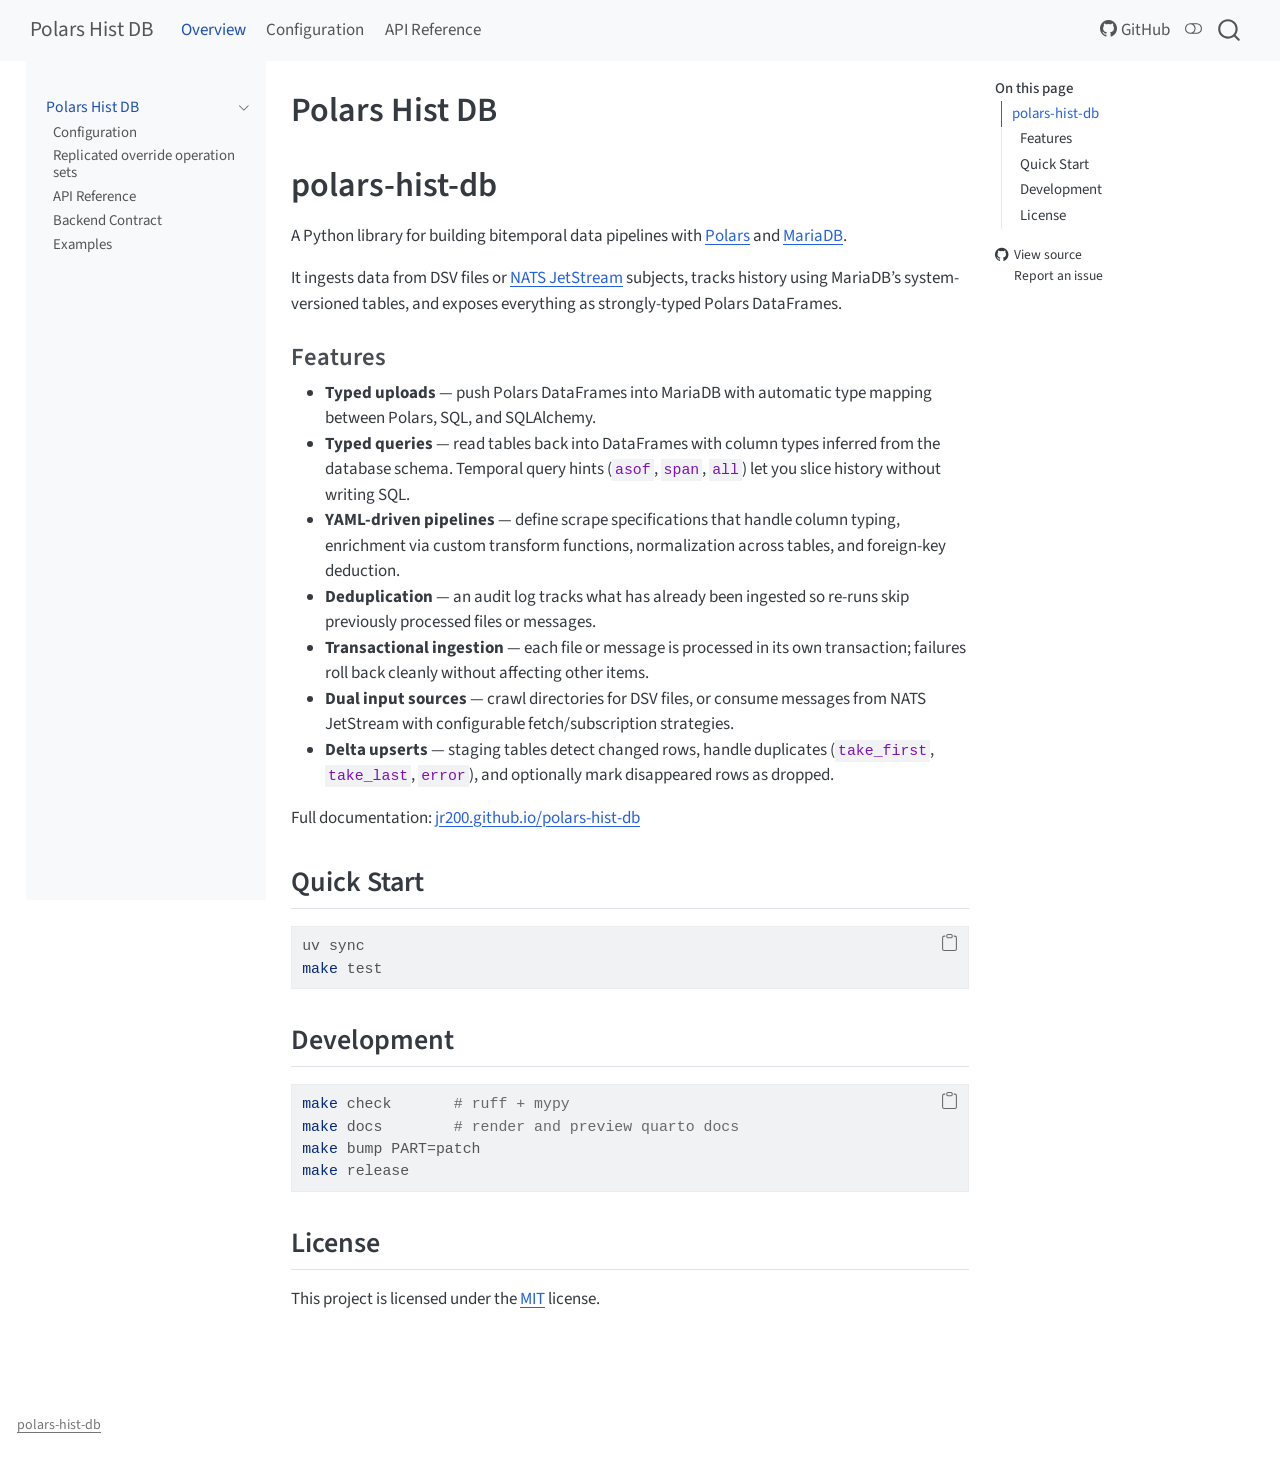
==== index.html @ 78d78caf "Built site for gh-pages" ====
<!DOCTYPE html>
<html xmlns="http://www.w3.org/1999/xhtml" lang="en" xml:lang="en"><head>

<meta charset="utf-8">
<meta name="generator" content="quarto-1.9.38">

<meta name="viewport" content="width=device-width, initial-scale=1.0, user-scalable=yes">


<title>Polars Hist DB</title>
<style>
/* Default styles provided by pandoc.
** See https://pandoc.org/MANUAL.html#variables-for-html for config info.
*/
code{white-space: pre-wrap;}
span.smallcaps{font-variant: small-caps;}
div.columns{display: flex; gap: min(4vw, 1.5em);}
div.column{flex: auto; overflow-x: auto;}
div.hanging-indent{margin-left: 1.5em; text-indent: -1.5em;}
ul.task-list{list-style: none;}
ul.task-list li input[type="checkbox"] {
  width: 0.8em;
  margin: 0 0.8em 0.2em -1em; /* quarto-specific, see https://github.com/quarto-dev/quarto-cli/issues/4556 */ 
  vertical-align: middle;
}
/* CSS for syntax highlighting */
html { -webkit-text-size-adjust: 100%; }
pre > code.sourceCode { white-space: pre; position: relative; }
pre > code.sourceCode > span { display: inline-block; line-height: 1.25; }
pre > code.sourceCode > span:empty { height: 1.2em; }
.sourceCode { overflow: visible; }
code.sourceCode > span { color: inherit; text-decoration: inherit; }
div.sourceCode { margin: 1em 0; }
pre.sourceCode { margin: 0; }
@media screen {
div.sourceCode { overflow: auto; }
}
@media print {
pre > code.sourceCode { white-space: pre-wrap; }
pre > code.sourceCode > span { text-indent: -5em; padding-left: 5em; }
}
pre.numberSource code
  { counter-reset: source-line 0; }
pre.numberSource code > span
  { position: relative; left: -4em; counter-increment: source-line; }
pre.numberSource code > span > a:first-child::before
  { content: counter(source-line);
    position: relative; left: -1em; text-align: right; vertical-align: baseline;
    border: none; display: inline-block;
    -webkit-touch-callout: none; -webkit-user-select: none;
    -khtml-user-select: none; -moz-user-select: none;
    -ms-user-select: none; user-select: none;
    padding: 0 4px; width: 4em;
  }
pre.numberSource { margin-left: 3em;  padding-left: 4px; }
div.sourceCode
  {   }
@media screen {
pre > code.sourceCode > span > a:first-child::before { text-decoration: underline; }
}
</style>


<script src="site_libs/quarto-nav/quarto-nav.js"></script>
<script src="site_libs/quarto-nav/headroom.min.js"></script>
<script src="site_libs/clipboard/clipboard.min.js"></script>
<script src="site_libs/quarto-search/autocomplete.umd.js"></script>
<script src="site_libs/quarto-search/fuse.min.js"></script>
<script src="site_libs/quarto-search/quarto-search.js"></script>
<meta name="quarto:offset" content="./">
<script src="site_libs/quarto-html/quarto.js" type="module"></script>
<script src="site_libs/quarto-html/tabsets/tabsets.js" type="module"></script>
<script src="site_libs/quarto-html/popper.min.js"></script>
<script src="site_libs/quarto-html/tippy.umd.min.js"></script>
<script src="site_libs/quarto-html/anchor.min.js"></script>
<link href="site_libs/quarto-html/tippy.css" rel="stylesheet">
<link href="site_libs/quarto-html/quarto-syntax-highlighting-33269adcf1721b81efc5ea7fcfe7f0ee.css" rel="stylesheet" class="quarto-color-scheme" id="quarto-text-highlighting-styles">
<link href="site_libs/quarto-html/quarto-syntax-highlighting-dark-5a2acb6f4ed5aeb23a104ba421924b87.css" rel="stylesheet" class="quarto-color-scheme quarto-color-alternate" id="quarto-text-highlighting-styles">
<link href="site_libs/quarto-html/quarto-syntax-highlighting-33269adcf1721b81efc5ea7fcfe7f0ee.css" rel="stylesheet" class="quarto-color-scheme-extra" id="quarto-text-highlighting-styles">
<script src="site_libs/bootstrap/bootstrap.min.js"></script>
<link href="site_libs/bootstrap/bootstrap-icons.css" rel="stylesheet">
<link href="site_libs/bootstrap/bootstrap-463465ba8d3f692556c2f6436c7d4884.min.css" rel="stylesheet" append-hash="true" class="quarto-color-scheme" id="quarto-bootstrap" data-mode="light">
<link href="site_libs/bootstrap/bootstrap-dark-72b16c4db8ef37be9bb921fe70362917.min.css" rel="stylesheet" append-hash="true" class="quarto-color-scheme quarto-color-alternate" id="quarto-bootstrap" data-mode="dark">
<link href="site_libs/bootstrap/bootstrap-463465ba8d3f692556c2f6436c7d4884.min.css" rel="stylesheet" append-hash="true" class="quarto-color-scheme-extra" id="quarto-bootstrap" data-mode="light">
<script id="quarto-search-options" type="application/json">{
  "location": "navbar",
  "copy-button": false,
  "collapse-after": 3,
  "panel-placement": "end",
  "type": "overlay",
  "limit": 50,
  "keyboard-shortcut": [
    "f",
    "/",
    "s"
  ],
  "show-item-context": false,
  "language": {
    "search-no-results-text": "No results",
    "search-matching-documents-text": "matching documents",
    "search-copy-link-title": "Copy link to search",
    "search-hide-matches-text": "Hide additional matches",
    "search-more-match-text": "more match in this document",
    "search-more-matches-text": "more matches in this document",
    "search-clear-button-title": "Clear",
    "search-text-placeholder": "",
    "search-detached-cancel-button-title": "Cancel",
    "search-submit-button-title": "Submit",
    "search-label": "Search"
  }
}</script>


</head>

<body class="nav-sidebar floating nav-fixed quarto-light"><script id="quarto-html-before-body" type="application/javascript">
    const toggleBodyColorMode = (bsSheetEl) => {
      const mode = bsSheetEl.getAttribute("data-mode");
      const bodyEl = window.document.querySelector("body");
      if (mode === "dark") {
        bodyEl.classList.add("quarto-dark");
        bodyEl.classList.remove("quarto-light");
      } else {
        bodyEl.classList.add("quarto-light");
        bodyEl.classList.remove("quarto-dark");
      }
    }
    const toggleBodyColorPrimary = () => {
      const bsSheetEl = window.document.querySelector("link#quarto-bootstrap:not([rel=disabled-stylesheet])");
      if (bsSheetEl) {
        toggleBodyColorMode(bsSheetEl);
      }
    }
    const setColorSchemeToggle = (alternate) => {
      const toggles = window.document.querySelectorAll('.quarto-color-scheme-toggle');
      for (let i=0; i < toggles.length; i++) {
        const toggle = toggles[i];
        if (toggle) {
          if (alternate) {
            toggle.classList.add("alternate");
          } else {
            toggle.classList.remove("alternate");
          }
        }
      }
    };
    const toggleColorMode = (alternate) => {
      // Switch the stylesheets
      const primaryStylesheets = window.document.querySelectorAll('link.quarto-color-scheme:not(.quarto-color-alternate)');
      const alternateStylesheets = window.document.querySelectorAll('link.quarto-color-scheme.quarto-color-alternate');
      manageTransitions('#quarto-margin-sidebar .nav-link', false);
      if (alternate) {
        // note: dark is layered on light, we don't disable primary!
        enableStylesheet(alternateStylesheets);
        for (const sheetNode of alternateStylesheets) {
          if (sheetNode.id === "quarto-bootstrap") {
            toggleBodyColorMode(sheetNode);
          }
        }
      } else {
        disableStylesheet(alternateStylesheets);
        enableStylesheet(primaryStylesheets)
        toggleBodyColorPrimary();
      }
      manageTransitions('#quarto-margin-sidebar .nav-link', true);
      // Switch the toggles
      setColorSchemeToggle(alternate)
      // Hack to workaround the fact that safari doesn't
      // properly recolor the scrollbar when toggling (#1455)
      if (navigator.userAgent.indexOf('Safari') > 0 && navigator.userAgent.indexOf('Chrome') == -1) {
        manageTransitions("body", false);
        window.scrollTo(0, 1);
        setTimeout(() => {
          window.scrollTo(0, 0);
          manageTransitions("body", true);
        }, 40);
      }
    }
    const disableStylesheet = (stylesheets) => {
      for (let i=0; i < stylesheets.length; i++) {
        const stylesheet = stylesheets[i];
        stylesheet.rel = 'disabled-stylesheet';
      }
    }
    const enableStylesheet = (stylesheets) => {
      for (let i=0; i < stylesheets.length; i++) {
        const stylesheet = stylesheets[i];
        if(stylesheet.rel !== 'stylesheet') { // for Chrome, which will still FOUC without this check
          stylesheet.rel = 'stylesheet';
        }
      }
    }
    const manageTransitions = (selector, allowTransitions) => {
      const els = window.document.querySelectorAll(selector);
      for (let i=0; i < els.length; i++) {
        const el = els[i];
        if (allowTransitions) {
          el.classList.remove('notransition');
        } else {
          el.classList.add('notransition');
        }
      }
    }
    const isFileUrl = () => {
      return window.location.protocol === 'file:';
    }
    const hasAlternateSentinel = () => {
      let styleSentinel = getColorSchemeSentinel();
      if (styleSentinel !== null) {
        return styleSentinel === "alternate";
      } else {
        return false;
      }
    }
    const setStyleSentinel = (alternate) => {
      const value = alternate ? "alternate" : "default";
      if (!isFileUrl()) {
        window.localStorage.setItem("quarto-color-scheme", value);
      } else {
        localAlternateSentinel = value;
      }
    }
    const getColorSchemeSentinel = () => {
      if (!isFileUrl()) {
        const storageValue = window.localStorage.getItem("quarto-color-scheme");
        return storageValue != null ? storageValue : localAlternateSentinel;
      } else {
        return localAlternateSentinel;
      }
    }
    const toggleGiscusIfUsed = (isAlternate, darkModeDefault) => {
      const baseTheme = document.querySelector('#giscus-base-theme')?.value ?? 'light';
      const alternateTheme = document.querySelector('#giscus-alt-theme')?.value ?? 'dark';
      let newTheme = '';
      if(authorPrefersDark) {
        newTheme = isAlternate ? baseTheme : alternateTheme;
      } else {
        newTheme = isAlternate ? alternateTheme : baseTheme;
      }
      const changeGiscusTheme = () => {
        // From: https://github.com/giscus/giscus/issues/336
        const sendMessage = (message) => {
          const iframe = document.querySelector('iframe.giscus-frame');
          if (!iframe) return;
          iframe.contentWindow.postMessage({ giscus: message }, 'https://giscus.app');
        }
        sendMessage({
          setConfig: {
            theme: newTheme
          }
        });
      }
      const isGiscussLoaded = window.document.querySelector('iframe.giscus-frame') !== null;
      if (isGiscussLoaded) {
        changeGiscusTheme();
      }
    };
    const authorPrefersDark = false;
    const darkModeDefault = authorPrefersDark;
      document.querySelector('link#quarto-text-highlighting-styles.quarto-color-scheme-extra').rel = 'disabled-stylesheet';
      document.querySelector('link#quarto-bootstrap.quarto-color-scheme-extra').rel = 'disabled-stylesheet';
    let localAlternateSentinel = darkModeDefault ? 'alternate' : 'default';
    // Dark / light mode switch
    window.quartoToggleColorScheme = () => {
      // Read the current dark / light value
      let toAlternate = !hasAlternateSentinel();
      toggleColorMode(toAlternate);
      setStyleSentinel(toAlternate);
      toggleGiscusIfUsed(toAlternate, darkModeDefault);
      window.dispatchEvent(new Event('resize'));
    };
    // Switch to dark mode if need be
    if (hasAlternateSentinel()) {
      toggleColorMode(true);
    } else {
      toggleColorMode(false);
    }
  </script>

<div id="quarto-search-results"></div>
  <header id="quarto-header" class="headroom fixed-top">
    <nav class="navbar navbar-expand-lg " data-bs-theme="dark">
      <div class="navbar-container container-fluid">
      <div class="navbar-brand-container mx-auto">
    <a class="navbar-brand" href="./index.html">
    <span class="navbar-title">Polars Hist DB</span>
    </a>
  </div>
            <div id="quarto-search" class="" title="Search"></div>
          <button class="navbar-toggler" type="button" data-bs-toggle="collapse" data-bs-target="#navbarCollapse" aria-controls="navbarCollapse" role="menu" aria-expanded="false" aria-label="Toggle navigation" onclick="if (window.quartoToggleHeadroom) { window.quartoToggleHeadroom(); }">
  <span class="navbar-toggler-icon"></span>
</button>
          <div class="collapse navbar-collapse" id="navbarCollapse">
            <ul class="navbar-nav navbar-nav-scroll me-auto">
  <li class="nav-item">
    <a class="nav-link active" href="./index.html" aria-current="page"> 
<span class="menu-text">Overview</span></a>
  </li>  
  <li class="nav-item">
    <a class="nav-link" href="./configuration.html"> 
<span class="menu-text">Configuration</span></a>
  </li>  
  <li class="nav-item">
    <a class="nav-link" href="./api.html"> 
<span class="menu-text">API Reference</span></a>
  </li>  
</ul>
            <ul class="navbar-nav navbar-nav-scroll ms-auto">
  <li class="nav-item">
    <a class="nav-link" href="https://github.com/jr200-labs/polars-hist-db"> <i class="bi bi-github" role="img">
</i> 
<span class="menu-text">GitHub</span></a>
  </li>  
</ul>
          </div> <!-- /navcollapse -->
            <div class="quarto-navbar-tools">
  <a href="" class="quarto-color-scheme-toggle quarto-navigation-tool  px-1" onclick="window.quartoToggleColorScheme(); return false;" title="Toggle dark mode"><i class="bi"></i></a>
</div>
      </div> <!-- /container-fluid -->
    </nav>
  <nav class="quarto-secondary-nav">
    <div class="container-fluid d-flex">
      <button type="button" class="quarto-btn-toggle btn" data-bs-toggle="collapse" role="button" data-bs-target=".quarto-sidebar-collapse-item" aria-controls="quarto-sidebar" aria-expanded="false" aria-label="Toggle sidebar navigation" onclick="if (window.quartoToggleHeadroom) { window.quartoToggleHeadroom(); }">
        <i class="bi bi-layout-text-sidebar-reverse"></i>
      </button>
        <nav class="quarto-page-breadcrumbs" aria-label="breadcrumb"><ol class="breadcrumb"><li class="breadcrumb-item"><a href="./index.html">Polars Hist DB</a></li></ol></nav>
        <a class="flex-grow-1" role="navigation" data-bs-toggle="collapse" data-bs-target=".quarto-sidebar-collapse-item" aria-controls="quarto-sidebar" aria-expanded="false" aria-label="Toggle sidebar navigation" onclick="if (window.quartoToggleHeadroom) { window.quartoToggleHeadroom(); }">      
        </a>
    </div>
  </nav>
</header>
<!-- content -->
<div id="quarto-content" class="quarto-container page-columns page-rows-contents page-layout-article page-navbar">
<!-- sidebar -->
  <nav id="quarto-sidebar" class="sidebar collapse collapse-horizontal quarto-sidebar-collapse-item sidebar-navigation floating overflow-auto">
    <div class="sidebar-menu-container"> 
    <ul class="list-unstyled mt-1">
        <li class="sidebar-item sidebar-item-section">
      <div class="sidebar-item-container"> 
            <a href="./index.html" class="sidebar-item-text sidebar-link active">
 <span class="menu-text">Polars Hist DB</span></a>
          <a class="sidebar-item-toggle text-start" data-bs-toggle="collapse" data-bs-target="#quarto-sidebar-section-1" role="navigation" aria-expanded="true" aria-label="Toggle section">
            <i class="bi bi-chevron-right ms-2"></i>
          </a> 
      </div>
      <ul id="quarto-sidebar-section-1" class="collapse list-unstyled sidebar-section depth1 show">  
          <li class="sidebar-item">
  <div class="sidebar-item-container"> 
  <a href="./configuration.html" class="sidebar-item-text sidebar-link">
 <span class="menu-text">Configuration</span></a>
  </div>
</li>
          <li class="sidebar-item">
  <div class="sidebar-item-container"> 
  <a href="./replicated-overrides.html" class="sidebar-item-text sidebar-link">
 <span class="menu-text">Replicated override operation sets</span></a>
  </div>
</li>
          <li class="sidebar-item">
  <div class="sidebar-item-container"> 
  <a href="./api.html" class="sidebar-item-text sidebar-link">
 <span class="menu-text">API Reference</span></a>
  </div>
</li>
          <li class="sidebar-item">
  <div class="sidebar-item-container"> 
  <a href="./backend-contract.html" class="sidebar-item-text sidebar-link">
 <span class="menu-text">Backend Contract</span></a>
  </div>
</li>
          <li class="sidebar-item">
  <div class="sidebar-item-container"> 
  <a href="./examples.html" class="sidebar-item-text sidebar-link">
 <span class="menu-text">Examples</span></a>
  </div>
</li>
      </ul>
  </li>
    </ul>
    </div>
</nav>
<div id="quarto-sidebar-glass" class="quarto-sidebar-collapse-item" data-bs-toggle="collapse" data-bs-target=".quarto-sidebar-collapse-item"></div>
<!-- margin-sidebar -->
    <div id="quarto-margin-sidebar" class="sidebar margin-sidebar">
        <nav id="TOC" role="doc-toc" class="toc-active">
    <h2 id="toc-title">On this page</h2>
   
  <ul>
  <li><a href="#polars-hist-db" id="toc-polars-hist-db" class="nav-link active" data-scroll-target="#polars-hist-db">polars-hist-db</a>
  <ul class="collapse">
  <li><a href="#features" id="toc-features" class="nav-link" data-scroll-target="#features">Features</a></li>
  <li><a href="#quick-start" id="toc-quick-start" class="nav-link" data-scroll-target="#quick-start">Quick Start</a></li>
  <li><a href="#development" id="toc-development" class="nav-link" data-scroll-target="#development">Development</a></li>
  <li><a href="#license" id="toc-license" class="nav-link" data-scroll-target="#license">License</a></li>
  </ul></li>
  </ul>
<div class="toc-actions"><ul><li><a href="https://github.com/jr200-labs/polars-hist-db/blob/main/index.qmd" class="toc-action"><i class="bi bi-github"></i>View source</a></li><li><a href="https://github.com/jr200-labs/polars-hist-db/issues/new" class="toc-action"><i class="bi empty"></i>Report an issue</a></li></ul></div></nav>
    </div>
<!-- main -->
<main class="content" id="quarto-document-content">


<header id="title-block-header" class="quarto-title-block default">
<div class="quarto-title">
<h1 class="title">Polars Hist DB</h1>
</div>



<div class="quarto-title-meta">

    
  
    
  </div>
  


</header>


<section id="polars-hist-db" class="level1">
<h1>polars-hist-db</h1>
<p>A Python library for building bitemporal data pipelines with <a href="https://pola.rs/">Polars</a> and <a href="https://mariadb.com/">MariaDB</a>.</p>
<p>It ingests data from DSV files or <a href="https://docs.nats.io/nats-concepts/jetstream">NATS JetStream</a> subjects, tracks history using MariaDB’s system-versioned tables, and exposes everything as strongly-typed Polars DataFrames.</p>
<section id="features" class="level3">
<h3 class="anchored" data-anchor-id="features">Features</h3>
<ul>
<li><strong>Typed uploads</strong> — push Polars DataFrames into MariaDB with automatic type mapping between Polars, SQL, and SQLAlchemy.</li>
<li><strong>Typed queries</strong> — read tables back into DataFrames with column types inferred from the database schema. Temporal query hints (<code>asof</code>, <code>span</code>, <code>all</code>) let you slice history without writing SQL.</li>
<li><strong>YAML-driven pipelines</strong> — define scrape specifications that handle column typing, enrichment via custom transform functions, normalization across tables, and foreign-key deduction.</li>
<li><strong>Deduplication</strong> — an audit log tracks what has already been ingested so re-runs skip previously processed files or messages.</li>
<li><strong>Transactional ingestion</strong> — each file or message is processed in its own transaction; failures roll back cleanly without affecting other items.</li>
<li><strong>Dual input sources</strong> — crawl directories for DSV files, or consume messages from NATS JetStream with configurable fetch/subscription strategies.</li>
<li><strong>Delta upserts</strong> — staging tables detect changed rows, handle duplicates (<code>take_first</code>, <code>take_last</code>, <code>error</code>), and optionally mark disappeared rows as dropped.</li>
</ul>
<p>Full documentation: <a href="https://jr200.github.io/polars-hist-db">jr200.github.io/polars-hist-db</a></p>
</section>
<section id="quick-start" class="level2">
<h2 class="anchored" data-anchor-id="quick-start">Quick Start</h2>
<div class="code-copy-outer-scaffold"><div class="sourceCode" id="cb1"><pre class="sourceCode bash code-with-copy"><code class="sourceCode bash"><span id="cb1-1"><a href="#cb1-1" aria-hidden="true" tabindex="-1"></a><span class="ex">uv</span> sync</span>
<span id="cb1-2"><a href="#cb1-2" aria-hidden="true" tabindex="-1"></a><span class="fu">make</span> test</span></code></pre></div><button title="Copy to Clipboard" class="code-copy-button"><i class="bi"></i></button></div>
</section>
<section id="development" class="level2">
<h2 class="anchored" data-anchor-id="development">Development</h2>
<div class="code-copy-outer-scaffold"><div class="sourceCode" id="cb2"><pre class="sourceCode bash code-with-copy"><code class="sourceCode bash"><span id="cb2-1"><a href="#cb2-1" aria-hidden="true" tabindex="-1"></a><span class="fu">make</span> check       <span class="co"># ruff + mypy</span></span>
<span id="cb2-2"><a href="#cb2-2" aria-hidden="true" tabindex="-1"></a><span class="fu">make</span> docs        <span class="co"># render and preview quarto docs</span></span>
<span id="cb2-3"><a href="#cb2-3" aria-hidden="true" tabindex="-1"></a><span class="fu">make</span> bump PART=patch</span>
<span id="cb2-4"><a href="#cb2-4" aria-hidden="true" tabindex="-1"></a><span class="fu">make</span> release</span></code></pre></div><button title="Copy to Clipboard" class="code-copy-button"><i class="bi"></i></button></div>
</section>
<section id="license" class="level2">
<h2 class="anchored" data-anchor-id="license">License</h2>
<p>This project is licensed under the <a href="LICENSE">MIT</a> license.</p>


</section>
</section>

</main> <!-- /main -->
<script id="quarto-html-after-body" type="application/javascript">
  window.document.addEventListener("DOMContentLoaded", function (event) {
    // Ensure there is a toggle, if there isn't float one in the top right
    if (window.document.querySelector('.quarto-color-scheme-toggle') === null) {
      const a = window.document.createElement('a');
      a.classList.add('top-right');
      a.classList.add('quarto-color-scheme-toggle');
      a.href = "";
      a.onclick = function() { try { window.quartoToggleColorScheme(); } catch {} return false; };
      const i = window.document.createElement("i");
      i.classList.add('bi');
      a.appendChild(i);
      window.document.body.appendChild(a);
    }
    setColorSchemeToggle(hasAlternateSentinel())
    const icon = "";
    const anchorJS = new window.AnchorJS();
    anchorJS.options = {
      placement: 'right',
      icon: icon
    };
    anchorJS.add('.anchored');
    const isCodeAnnotation = (el) => {
      for (const clz of el.classList) {
        if (clz.startsWith('code-annotation-')) {                     
          return true;
        }
      }
      return false;
    }
    const onCopySuccess = function(e) {
      // button target
      const button = e.trigger;
      // don't keep focus
      button.blur();
      // flash "checked"
      button.classList.add('code-copy-button-checked');
      var currentTitle = button.getAttribute("title");
      button.setAttribute("title", "Copied!");
      let tooltip;
      if (window.bootstrap) {
        button.setAttribute("data-bs-toggle", "tooltip");
        button.setAttribute("data-bs-placement", "left");
        button.setAttribute("data-bs-title", "Copied!");
        tooltip = new bootstrap.Tooltip(button, 
          { trigger: "manual", 
            customClass: "code-copy-button-tooltip",
            offset: [0, -8]});
        tooltip.show();    
      }
      setTimeout(function() {
        if (tooltip) {
          tooltip.hide();
          button.removeAttribute("data-bs-title");
          button.removeAttribute("data-bs-toggle");
          button.removeAttribute("data-bs-placement");
        }
        button.setAttribute("title", currentTitle);
        button.classList.remove('code-copy-button-checked');
      }, 1000);
      // clear code selection
      e.clearSelection();
    }
    const getTextToCopy = function(trigger) {
      const outerScaffold = trigger.parentElement.cloneNode(true);
      const codeEl = outerScaffold.querySelector('code');
      for (const childEl of codeEl.children) {
        if (isCodeAnnotation(childEl)) {
          childEl.remove();
        }
      }
      return codeEl.innerText;
    }
    const clipboard = new window.ClipboardJS('.code-copy-button:not([data-in-quarto-modal])', {
      text: getTextToCopy
    });
    clipboard.on('success', onCopySuccess);
    if (window.document.getElementById('quarto-embedded-source-code-modal')) {
      const clipboardModal = new window.ClipboardJS('.code-copy-button[data-in-quarto-modal]', {
        text: getTextToCopy,
        container: window.document.getElementById('quarto-embedded-source-code-modal')
      });
      clipboardModal.on('success', onCopySuccess);
    }
      var localhostRegex = new RegExp(/^(?:http|https):\/\/localhost\:?[0-9]*\//);
      var mailtoRegex = new RegExp(/^mailto:/);
        var filterRegex = new RegExp('/' + window.location.host + '/');
      var isInternal = (href) => {
          return filterRegex.test(href) || localhostRegex.test(href) || mailtoRegex.test(href);
      }
      // Inspect non-navigation links and adorn them if external
     var links = window.document.querySelectorAll('a[href]:not(.nav-link):not(.navbar-brand):not(.toc-action):not(.sidebar-link):not(.sidebar-item-toggle):not(.pagination-link):not(.no-external):not([aria-hidden]):not(.dropdown-item):not(.quarto-navigation-tool):not(.about-link)');
      for (var i=0; i<links.length; i++) {
        const link = links[i];
        if (!isInternal(link.href)) {
          // undo the damage that might have been done by quarto-nav.js in the case of
          // links that we want to consider external
          if (link.dataset.originalHref !== undefined) {
            link.href = link.dataset.originalHref;
          }
            // target, if specified
            link.setAttribute("target", "_blank");
            if (link.getAttribute("rel") === null) {
              link.setAttribute("rel", "noopener");
            }
        }
      }
    function tippyHover(el, contentFn, onTriggerFn, onUntriggerFn) {
      const config = {
        allowHTML: true,
        maxWidth: 500,
        delay: 100,
        arrow: false,
        appendTo: function(el) {
            return el.parentElement;
        },
        interactive: true,
        interactiveBorder: 10,
        theme: 'quarto',
        placement: 'bottom-start',
      };
      if (contentFn) {
        config.content = contentFn;
      }
      if (onTriggerFn) {
        config.onTrigger = onTriggerFn;
      }
      if (onUntriggerFn) {
        config.onUntrigger = onUntriggerFn;
      }
      window.tippy(el, config); 
    }
    const noterefs = window.document.querySelectorAll('a[role="doc-noteref"]');
    for (var i=0; i<noterefs.length; i++) {
      const ref = noterefs[i];
      tippyHover(ref, function() {
        // use id or data attribute instead here
        let href = ref.getAttribute('data-footnote-href') || ref.getAttribute('href');
        try { href = new URL(href).hash; } catch {}
        const id = href.replace(/^#\/?/, "");
        const note = window.document.getElementById(id);
        if (note) {
          return note.innerHTML;
        } else {
          return "";
        }
      });
    }
    const xrefs = window.document.querySelectorAll('a.quarto-xref');
    const processXRef = (id, note) => {
      // Strip column container classes
      const stripColumnClz = (el) => {
        el.classList.remove("page-full", "page-columns");
        if (el.children) {
          for (const child of el.children) {
            stripColumnClz(child);
          }
        }
      }
      stripColumnClz(note)
      if (id === null || id.startsWith('sec-')) {
        // Special case sections, only their first couple elements
        const container = document.createElement("div");
        if (note.children && note.children.length > 2) {
          container.appendChild(note.children[0].cloneNode(true));
          for (let i = 1; i < note.children.length; i++) {
            const child = note.children[i];
            if (child.tagName === "P" && child.innerText === "") {
              continue;
            } else {
              container.appendChild(child.cloneNode(true));
              break;
            }
          }
          if (window.Quarto?.typesetMath) {
            window.Quarto.typesetMath(container);
          }
          return container.innerHTML
        } else {
          if (window.Quarto?.typesetMath) {
            window.Quarto.typesetMath(note);
          }
          return note.innerHTML;
        }
      } else {
        // Remove any anchor links if they are present
        const anchorLink = note.querySelector('a.anchorjs-link');
        if (anchorLink) {
          anchorLink.remove();
        }
        if (window.Quarto?.typesetMath) {
          window.Quarto.typesetMath(note);
        }
        if (note.classList.contains("callout")) {
          return note.outerHTML;
        } else {
          return note.innerHTML;
        }
      }
    }
    for (var i=0; i<xrefs.length; i++) {
      const xref = xrefs[i];
      tippyHover(xref, undefined, function(instance) {
        instance.disable();
        let url = xref.getAttribute('href');
        let hash = undefined; 
        if (url.startsWith('#')) {
          hash = url;
        } else {
          try { hash = new URL(url).hash; } catch {}
        }
        if (hash) {
          const id = hash.replace(/^#\/?/, "");
          const note = window.document.getElementById(id);
          if (note !== null) {
            try {
              const html = processXRef(id, note.cloneNode(true));
              instance.setContent(html);
            } finally {
              instance.enable();
              instance.show();
            }
          } else {
            // See if we can fetch this
            fetch(url.split('#')[0])
            .then(res => res.text())
            .then(html => {
              const parser = new DOMParser();
              const htmlDoc = parser.parseFromString(html, "text/html");
              const note = htmlDoc.getElementById(id);
              if (note !== null) {
                const html = processXRef(id, note);
                instance.setContent(html);
              } 
            }).finally(() => {
              instance.enable();
              instance.show();
            });
          }
        } else {
          // See if we can fetch a full url (with no hash to target)
          // This is a special case and we should probably do some content thinning / targeting
          fetch(url)
          .then(res => res.text())
          .then(html => {
            const parser = new DOMParser();
            const htmlDoc = parser.parseFromString(html, "text/html");
            const note = htmlDoc.querySelector('main.content');
            if (note !== null) {
              // This should only happen for chapter cross references
              // (since there is no id in the URL)
              // remove the first header
              if (note.children.length > 0 && note.children[0].tagName === "HEADER") {
                note.children[0].remove();
              }
              const html = processXRef(null, note);
              instance.setContent(html);
            } 
          }).finally(() => {
            instance.enable();
            instance.show();
          });
        }
      }, function(instance) {
      });
    }
        let selectedAnnoteEl;
        const selectorForAnnotation = ( cell, annotation) => {
          let cellAttr = 'data-code-cell="' + cell + '"';
          let lineAttr = 'data-code-annotation="' +  annotation + '"';
          const selector = 'span[' + cellAttr + '][' + lineAttr + ']';
          return selector;
        }
        const selectCodeLines = (annoteEl) => {
          const doc = window.document;
          const targetCell = annoteEl.getAttribute("data-target-cell");
          const targetAnnotation = annoteEl.getAttribute("data-target-annotation");
          const annoteSpan = window.document.querySelector(selectorForAnnotation(targetCell, targetAnnotation));
          const lines = annoteSpan.getAttribute("data-code-lines").split(",");
          const lineIds = lines.map((line) => {
            return targetCell + "-" + line;
          })
          let top = null;
          let height = null;
          let parent = null;
          if (lineIds.length > 0) {
              //compute the position of the single el (top and bottom and make a div)
              const el = window.document.getElementById(lineIds[0]);
              top = el.offsetTop;
              height = el.offsetHeight;
              parent = el.parentElement.parentElement;
            if (lineIds.length > 1) {
              const lastEl = window.document.getElementById(lineIds[lineIds.length - 1]);
              const bottom = lastEl.offsetTop + lastEl.offsetHeight;
              height = bottom - top;
            }
            if (top !== null && height !== null && parent !== null) {
              // cook up a div (if necessary) and position it 
              let div = window.document.getElementById("code-annotation-line-highlight");
              if (div === null) {
                div = window.document.createElement("div");
                div.setAttribute("id", "code-annotation-line-highlight");
                div.style.position = 'absolute';
                parent.appendChild(div);
              }
              div.style.top = top - 2 + "px";
              div.style.height = height + 4 + "px";
              div.style.left = 0;
              let gutterDiv = window.document.getElementById("code-annotation-line-highlight-gutter");
              if (gutterDiv === null) {
                gutterDiv = window.document.createElement("div");
                gutterDiv.setAttribute("id", "code-annotation-line-highlight-gutter");
                gutterDiv.style.position = 'absolute';
                const codeCell = window.document.getElementById(targetCell);
                const gutter = codeCell.querySelector('.code-annotation-gutter');
                gutter.appendChild(gutterDiv);
              }
              gutterDiv.style.top = top - 2 + "px";
              gutterDiv.style.height = height + 4 + "px";
            }
            selectedAnnoteEl = annoteEl;
          }
        };
        const unselectCodeLines = () => {
          const elementsIds = ["code-annotation-line-highlight", "code-annotation-line-highlight-gutter"];
          elementsIds.forEach((elId) => {
            const div = window.document.getElementById(elId);
            if (div) {
              div.remove();
            }
          });
          selectedAnnoteEl = undefined;
        };
          // Handle positioning of the toggle
      window.addEventListener(
        "resize",
        throttle(() => {
          elRect = undefined;
          if (selectedAnnoteEl) {
            selectCodeLines(selectedAnnoteEl);
          }
        }, 10)
      );
      function throttle(fn, ms) {
      let throttle = false;
      let timer;
        return (...args) => {
          if(!throttle) { // first call gets through
              fn.apply(this, args);
              throttle = true;
          } else { // all the others get throttled
              if(timer) clearTimeout(timer); // cancel #2
              timer = setTimeout(() => {
                fn.apply(this, args);
                timer = throttle = false;
              }, ms);
          }
        };
      }
        // Attach click handler to the DT
        const annoteDls = window.document.querySelectorAll('dt[data-target-cell]');
        for (const annoteDlNode of annoteDls) {
          annoteDlNode.addEventListener('click', (event) => {
            const clickedEl = event.target;
            if (clickedEl !== selectedAnnoteEl) {
              unselectCodeLines();
              const activeEl = window.document.querySelector('dt[data-target-cell].code-annotation-active');
              if (activeEl) {
                activeEl.classList.remove('code-annotation-active');
              }
              selectCodeLines(clickedEl);
              clickedEl.classList.add('code-annotation-active');
            } else {
              // Unselect the line
              unselectCodeLines();
              clickedEl.classList.remove('code-annotation-active');
            }
          });
        }
    const findCites = (el) => {
      const parentEl = el.parentElement;
      if (parentEl) {
        const cites = parentEl.dataset.cites;
        if (cites) {
          return {
            el,
            cites: cites.split(' ')
          };
        } else {
          return findCites(el.parentElement)
        }
      } else {
        return undefined;
      }
    };
    var bibliorefs = window.document.querySelectorAll('a[role="doc-biblioref"]');
    for (var i=0; i<bibliorefs.length; i++) {
      const ref = bibliorefs[i];
      const citeInfo = findCites(ref);
      if (citeInfo) {
        tippyHover(citeInfo.el, function() {
          var popup = window.document.createElement('div');
          citeInfo.cites.forEach(function(cite) {
            var citeDiv = window.document.createElement('div');
            citeDiv.classList.add('hanging-indent');
            citeDiv.classList.add('csl-entry');
            var biblioDiv = window.document.getElementById('ref-' + cite);
            if (biblioDiv) {
              citeDiv.innerHTML = biblioDiv.innerHTML;
            }
            popup.appendChild(citeDiv);
          });
          return popup.innerHTML;
        });
      }
    }
  });
  </script>
</div> <!-- /content -->
<footer class="footer">
  <div class="nav-footer">
    <div class="nav-footer-left">
<p><a href="https://github.com/jr200-labs/polars-hist-db">polars-hist-db</a></p>
</div>   
    <div class="nav-footer-center">
      &nbsp;
    <div class="toc-actions d-sm-block d-md-none"><ul><li><a href="https://github.com/jr200-labs/polars-hist-db/blob/main/index.qmd" class="toc-action"><i class="bi bi-github"></i>View source</a></li><li><a href="https://github.com/jr200-labs/polars-hist-db/issues/new" class="toc-action"><i class="bi empty"></i>Report an issue</a></li></ul></div></div>
    <div class="nav-footer-right">
      &nbsp;
    </div>
  </div>
</footer>




</body></html>
---- site_libs/quarto-html/tippy.css ----
.tippy-box[data-animation=fade][data-state=hidden]{opacity:0}[data-tippy-root]{max-width:calc(100vw - 10px)}.tippy-box{position:relative;background-color:#333;color:#fff;border-radius:4px;font-size:14px;line-height:1.4;white-space:normal;outline:0;transition-property:transform,visibility,opacity}.tippy-box[data-placement^=top]>.tippy-arrow{bottom:0}.tippy-box[data-placement^=top]>.tippy-arrow:before{bottom:-7px;left:0;border-width:8px 8px 0;border-top-color:initial;transform-origin:center top}.tippy-box[data-placement^=bottom]>.tippy-arrow{top:0}.tippy-box[data-placement^=bottom]>.tippy-arrow:before{top:-7px;left:0;border-width:0 8px 8px;border-bottom-color:initial;transform-origin:center bottom}.tippy-box[data-placement^=left]>.tippy-arrow{right:0}.tippy-box[data-placement^=left]>.tippy-arrow:before{border-width:8px 0 8px 8px;border-left-color:initial;right:-7px;transform-origin:center left}.tippy-box[data-placement^=right]>.tippy-arrow{left:0}.tippy-box[data-placement^=right]>.tippy-arrow:before{left:-7px;border-width:8px 8px 8px 0;border-right-color:initial;transform-origin:center right}.tippy-box[data-inertia][data-state=visible]{transition-timing-function:cubic-bezier(.54,1.5,.38,1.11)}.tippy-arrow{width:16px;height:16px;color:#333}.tippy-arrow:before{content:"";position:absolute;border-color:transparent;border-style:solid}.tippy-content{position:relative;padding:5px 9px;z-index:1}
---- site_libs/quarto-html/quarto-syntax-highlighting-33269adcf1721b81efc5ea7fcfe7f0ee.css ----
/* quarto syntax highlight colors */
:root {
  --quarto-hl-ot-color: #d91e18;
  --quarto-hl-at-color: #a55a00;
  --quarto-hl-ss-color: #008000;
  --quarto-hl-an-color: #696969;
  --quarto-hl-fu-color: #06287e;
  --quarto-hl-st-color: #008000;
  --quarto-hl-cf-color: #d91e18;
  --quarto-hl-op-color: #00769e;
  --quarto-hl-er-color: #7928a1;
  --quarto-hl-bn-color: #7928a1;
  --quarto-hl-al-color: #7928a1;
  --quarto-hl-va-color: #a55a00;
  --quarto-hl-bu-color: inherit;
  --quarto-hl-ex-color: inherit;
  --quarto-hl-pp-color: #7928a1;
  --quarto-hl-in-color: #696969;
  --quarto-hl-vs-color: #008000;
  --quarto-hl-wa-color: #696969;
  --quarto-hl-do-color: #696969;
  --quarto-hl-im-color: inherit;
  --quarto-hl-ch-color: #008000;
  --quarto-hl-dt-color: #7928a1;
  --quarto-hl-fl-color: #a55a00;
  --quarto-hl-co-color: #696969;
  --quarto-hl-cv-color: #696969;
  --quarto-hl-cn-color: #d91e18;
  --quarto-hl-sc-color: #00769e;
  --quarto-hl-dv-color: #7928a1;
  --quarto-hl-kw-color: #d91e18;
}

/* other quarto variables */
:root {
  --quarto-font-monospace: SFMono-Regular, Menlo, Monaco, Consolas, "Liberation Mono", "Courier New", monospace;
}

/* syntax highlight based on Pandoc's rules */
pre > code.sourceCode > span {
  color: #545454;
}

code.sourceCode > span {
  color: #545454;
}

div.sourceCode,
div.sourceCode pre.sourceCode {
  color: #545454;
}

/* Normal */
code span {
  color: #545454;
}

/* Alert */
code span.al {
  color: #7928a1;
  font-style: inherit;
}

/* Annotation */
code span.an {
  color: #696969;
  font-style: inherit;
}

/* Attribute */
code span.at {
  color: #a55a00;
  font-style: inherit;
}

/* BaseN */
code span.bn {
  color: #7928a1;
  font-style: inherit;
}

/* BuiltIn */
code span.bu {
  font-style: inherit;
}

/* ControlFlow */
code span.cf {
  color: #d91e18;
  font-style: inherit;
}

/* Char */
code span.ch {
  color: #008000;
  font-style: inherit;
}

/* Constant */
code span.cn {
  color: #d91e18;
  font-style: inherit;
}

/* Comment */
code span.co {
  color: #696969;
  font-style: inherit;
}

/* CommentVar */
code span.cv {
  color: #696969;
  font-style: italic;
}

/* Documentation */
code span.do {
  color: #696969;
  font-style: italic;
}

/* DataType */
code span.dt {
  color: #7928a1;
  font-style: inherit;
}

/* DecVal */
code span.dv {
  color: #7928a1;
  font-style: inherit;
}

/* Error */
code span.er {
  color: #7928a1;
  font-style: inherit;
}

/* Extension */
code span.ex {
  font-style: inherit;
}

/* Float */
code span.fl {
  color: #a55a00;
  font-style: inherit;
}

/* Function */
code span.fu {
  color: #06287e;
  font-style: inherit;
}

/* Import */
code span.im {
  font-style: inherit;
}

/* Information */
code span.in {
  color: #696969;
  font-style: inherit;
}

/* Keyword */
code span.kw {
  color: #d91e18;
  font-style: inherit;
}

/* Operator */
code span.op {
  color: #00769e;
  font-style: inherit;
}

/* Other */
code span.ot {
  color: #d91e18;
  font-style: inherit;
}

/* Preprocessor */
code span.pp {
  color: #7928a1;
  font-style: inherit;
}

/* SpecialChar */
code span.sc {
  color: #00769e;
  font-style: inherit;
}

/* SpecialString */
code span.ss {
  color: #008000;
  font-style: inherit;
}

/* String */
code span.st {
  color: #008000;
  font-style: inherit;
}

/* Variable */
code span.va {
  color: #a55a00;
  font-style: inherit;
}

/* VerbatimString */
code span.vs {
  color: #008000;
  font-style: inherit;
}

/* Warning */
code span.wa {
  color: #696969;
  font-style: italic;
}

.prevent-inlining {
  content: "</";
}

/*# sourceMappingURL=8cadf718cf3f963589512c4abfa8f560.css.map */
---- site_libs/quarto-html/quarto-syntax-highlighting-dark-5a2acb6f4ed5aeb23a104ba421924b87.css ----
/* quarto syntax highlight colors */
:root {
  --quarto-hl-ot-color: #ffa07a;
  --quarto-hl-at-color: #ffd700;
  --quarto-hl-ss-color: #abe338;
  --quarto-hl-an-color: #d4d0ab;
  --quarto-hl-fu-color: #ffd700;
  --quarto-hl-st-color: #abe338;
  --quarto-hl-cf-color: #ffa07a;
  --quarto-hl-op-color: #00e0e0;
  --quarto-hl-er-color: #dcc6e0;
  --quarto-hl-bn-color: #dcc6e0;
  --quarto-hl-al-color: #dcc6e0;
  --quarto-hl-va-color: #f5ab35;
  --quarto-hl-bu-color: #f5ab35;
  --quarto-hl-ex-color: #ffd700;
  --quarto-hl-pp-color: #dcc6e0;
  --quarto-hl-in-color: #d4d0ab;
  --quarto-hl-vs-color: #abe338;
  --quarto-hl-wa-color: #d4d0ab;
  --quarto-hl-do-color: #d4d0ab;
  --quarto-hl-ch-color: #abe338;
  --quarto-hl-dt-color: #dcc6e0;
  --quarto-hl-fl-color: #f5ab35;
  --quarto-hl-co-color: #d4d0ab;
  --quarto-hl-cv-color: #d4d0ab;
  --quarto-hl-cn-color: #ffa07a;
  --quarto-hl-sc-color: #00e0e0;
  --quarto-hl-dv-color: #dcc6e0;
  --quarto-hl-kw-color: #ffa07a;
}

/* other quarto variables */
:root {
  --quarto-font-monospace: SFMono-Regular, Menlo, Monaco, Consolas, "Liberation Mono", "Courier New", monospace;
}

/* syntax highlight based on Pandoc's rules */
pre > code.sourceCode > span {
  color: #f8f8f2;
}

code.sourceCode > span {
  color: #f8f8f2;
}

div.sourceCode,
div.sourceCode pre.sourceCode {
  color: #f8f8f2;
}

/* Normal */
code span {
  color: #f8f8f2;
}

/* Alert */
code span.al {
  color: #dcc6e0;
  font-style: inherit;
}

/* Annotation */
code span.an {
  color: #d4d0ab;
  font-style: inherit;
}

/* Attribute */
code span.at {
  color: #ffd700;
  font-style: inherit;
}

/* BaseN */
code span.bn {
  color: #dcc6e0;
  font-style: inherit;
}

/* BuiltIn */
code span.bu {
  color: #f5ab35;
  font-style: inherit;
}

/* ControlFlow */
code span.cf {
  color: #ffa07a;
  font-style: inherit;
}

/* Char */
code span.ch {
  color: #abe338;
  font-style: inherit;
}

/* Constant */
code span.cn {
  color: #ffa07a;
  font-style: inherit;
}

/* Comment */
code span.co {
  color: #d4d0ab;
  font-style: inherit;
}

/* CommentVar */
code span.cv {
  color: #d4d0ab;
  font-style: italic;
}

/* Documentation */
code span.do {
  color: #d4d0ab;
  font-style: italic;
}

/* DataType */
code span.dt {
  color: #dcc6e0;
  font-style: inherit;
}

/* DecVal */
code span.dv {
  color: #dcc6e0;
  font-style: inherit;
}

/* Error */
code span.er {
  color: #dcc6e0;
  font-style: inherit;
}

/* Extension */
code span.ex {
  color: #ffd700;
  font-style: inherit;
}

/* Float */
code span.fl {
  color: #f5ab35;
  font-style: inherit;
}

/* Function */
code span.fu {
  color: #ffd700;
  font-style: inherit;
}

/* Import */
code span.im {
  font-style: inherit;
}

/* Information */
code span.in {
  color: #d4d0ab;
  font-style: inherit;
}

/* Keyword */
code span.kw {
  color: #ffa07a;
  font-style: inherit;
}

/* Operator */
code span.op {
  color: #00e0e0;
  font-style: inherit;
}

/* Other */
code span.ot {
  color: #ffa07a;
  font-style: inherit;
}

/* Preprocessor */
code span.pp {
  color: #dcc6e0;
  font-style: inherit;
}

/* SpecialChar */
code span.sc {
  color: #00e0e0;
  font-style: inherit;
}

/* SpecialString */
code span.ss {
  color: #abe338;
  font-style: inherit;
}

/* String */
code span.st {
  color: #abe338;
  font-style: inherit;
}

/* Variable */
code span.va {
  color: #f5ab35;
  font-style: inherit;
}

/* VerbatimString */
code span.vs {
  color: #abe338;
  font-style: inherit;
}

/* Warning */
code span.wa {
  color: #d4d0ab;
  font-style: italic;
}

.prevent-inlining {
  content: "</";
}

/*# sourceMappingURL=7ca7dfbc35c8dfebe8ec5b98ea4dc5b8.css.map */
---- site_libs/quarto-html/quarto-syntax-highlighting-33269adcf1721b81efc5ea7fcfe7f0ee.css ----
/* quarto syntax highlight colors */
:root {
  --quarto-hl-ot-color: #d91e18;
  --quarto-hl-at-color: #a55a00;
  --quarto-hl-ss-color: #008000;
  --quarto-hl-an-color: #696969;
  --quarto-hl-fu-color: #06287e;
  --quarto-hl-st-color: #008000;
  --quarto-hl-cf-color: #d91e18;
  --quarto-hl-op-color: #00769e;
  --quarto-hl-er-color: #7928a1;
  --quarto-hl-bn-color: #7928a1;
  --quarto-hl-al-color: #7928a1;
  --quarto-hl-va-color: #a55a00;
  --quarto-hl-bu-color: inherit;
  --quarto-hl-ex-color: inherit;
  --quarto-hl-pp-color: #7928a1;
  --quarto-hl-in-color: #696969;
  --quarto-hl-vs-color: #008000;
  --quarto-hl-wa-color: #696969;
  --quarto-hl-do-color: #696969;
  --quarto-hl-im-color: inherit;
  --quarto-hl-ch-color: #008000;
  --quarto-hl-dt-color: #7928a1;
  --quarto-hl-fl-color: #a55a00;
  --quarto-hl-co-color: #696969;
  --quarto-hl-cv-color: #696969;
  --quarto-hl-cn-color: #d91e18;
  --quarto-hl-sc-color: #00769e;
  --quarto-hl-dv-color: #7928a1;
  --quarto-hl-kw-color: #d91e18;
}

/* other quarto variables */
:root {
  --quarto-font-monospace: SFMono-Regular, Menlo, Monaco, Consolas, "Liberation Mono", "Courier New", monospace;
}

/* syntax highlight based on Pandoc's rules */
pre > code.sourceCode > span {
  color: #545454;
}

code.sourceCode > span {
  color: #545454;
}

div.sourceCode,
div.sourceCode pre.sourceCode {
  color: #545454;
}

/* Normal */
code span {
  color: #545454;
}

/* Alert */
code span.al {
  color: #7928a1;
  font-style: inherit;
}

/* Annotation */
code span.an {
  color: #696969;
  font-style: inherit;
}

/* Attribute */
code span.at {
  color: #a55a00;
  font-style: inherit;
}

/* BaseN */
code span.bn {
  color: #7928a1;
  font-style: inherit;
}

/* BuiltIn */
code span.bu {
  font-style: inherit;
}

/* ControlFlow */
code span.cf {
  color: #d91e18;
  font-style: inherit;
}

/* Char */
code span.ch {
  color: #008000;
  font-style: inherit;
}

/* Constant */
code span.cn {
  color: #d91e18;
  font-style: inherit;
}

/* Comment */
code span.co {
  color: #696969;
  font-style: inherit;
}

/* CommentVar */
code span.cv {
  color: #696969;
  font-style: italic;
}

/* Documentation */
code span.do {
  color: #696969;
  font-style: italic;
}

/* DataType */
code span.dt {
  color: #7928a1;
  font-style: inherit;
}

/* DecVal */
code span.dv {
  color: #7928a1;
  font-style: inherit;
}

/* Error */
code span.er {
  color: #7928a1;
  font-style: inherit;
}

/* Extension */
code span.ex {
  font-style: inherit;
}

/* Float */
code span.fl {
  color: #a55a00;
  font-style: inherit;
}

/* Function */
code span.fu {
  color: #06287e;
  font-style: inherit;
}

/* Import */
code span.im {
  font-style: inherit;
}

/* Information */
code span.in {
  color: #696969;
  font-style: inherit;
}

/* Keyword */
code span.kw {
  color: #d91e18;
  font-style: inherit;
}

/* Operator */
code span.op {
  color: #00769e;
  font-style: inherit;
}

/* Other */
code span.ot {
  color: #d91e18;
  font-style: inherit;
}

/* Preprocessor */
code span.pp {
  color: #7928a1;
  font-style: inherit;
}

/* SpecialChar */
code span.sc {
  color: #00769e;
  font-style: inherit;
}

/* SpecialString */
code span.ss {
  color: #008000;
  font-style: inherit;
}

/* String */
code span.st {
  color: #008000;
  font-style: inherit;
}

/* Variable */
code span.va {
  color: #a55a00;
  font-style: inherit;
}

/* VerbatimString */
code span.vs {
  color: #008000;
  font-style: inherit;
}

/* Warning */
code span.wa {
  color: #696969;
  font-style: italic;
}

.prevent-inlining {
  content: "</";
}

/*# sourceMappingURL=8cadf718cf3f963589512c4abfa8f560.css.map */
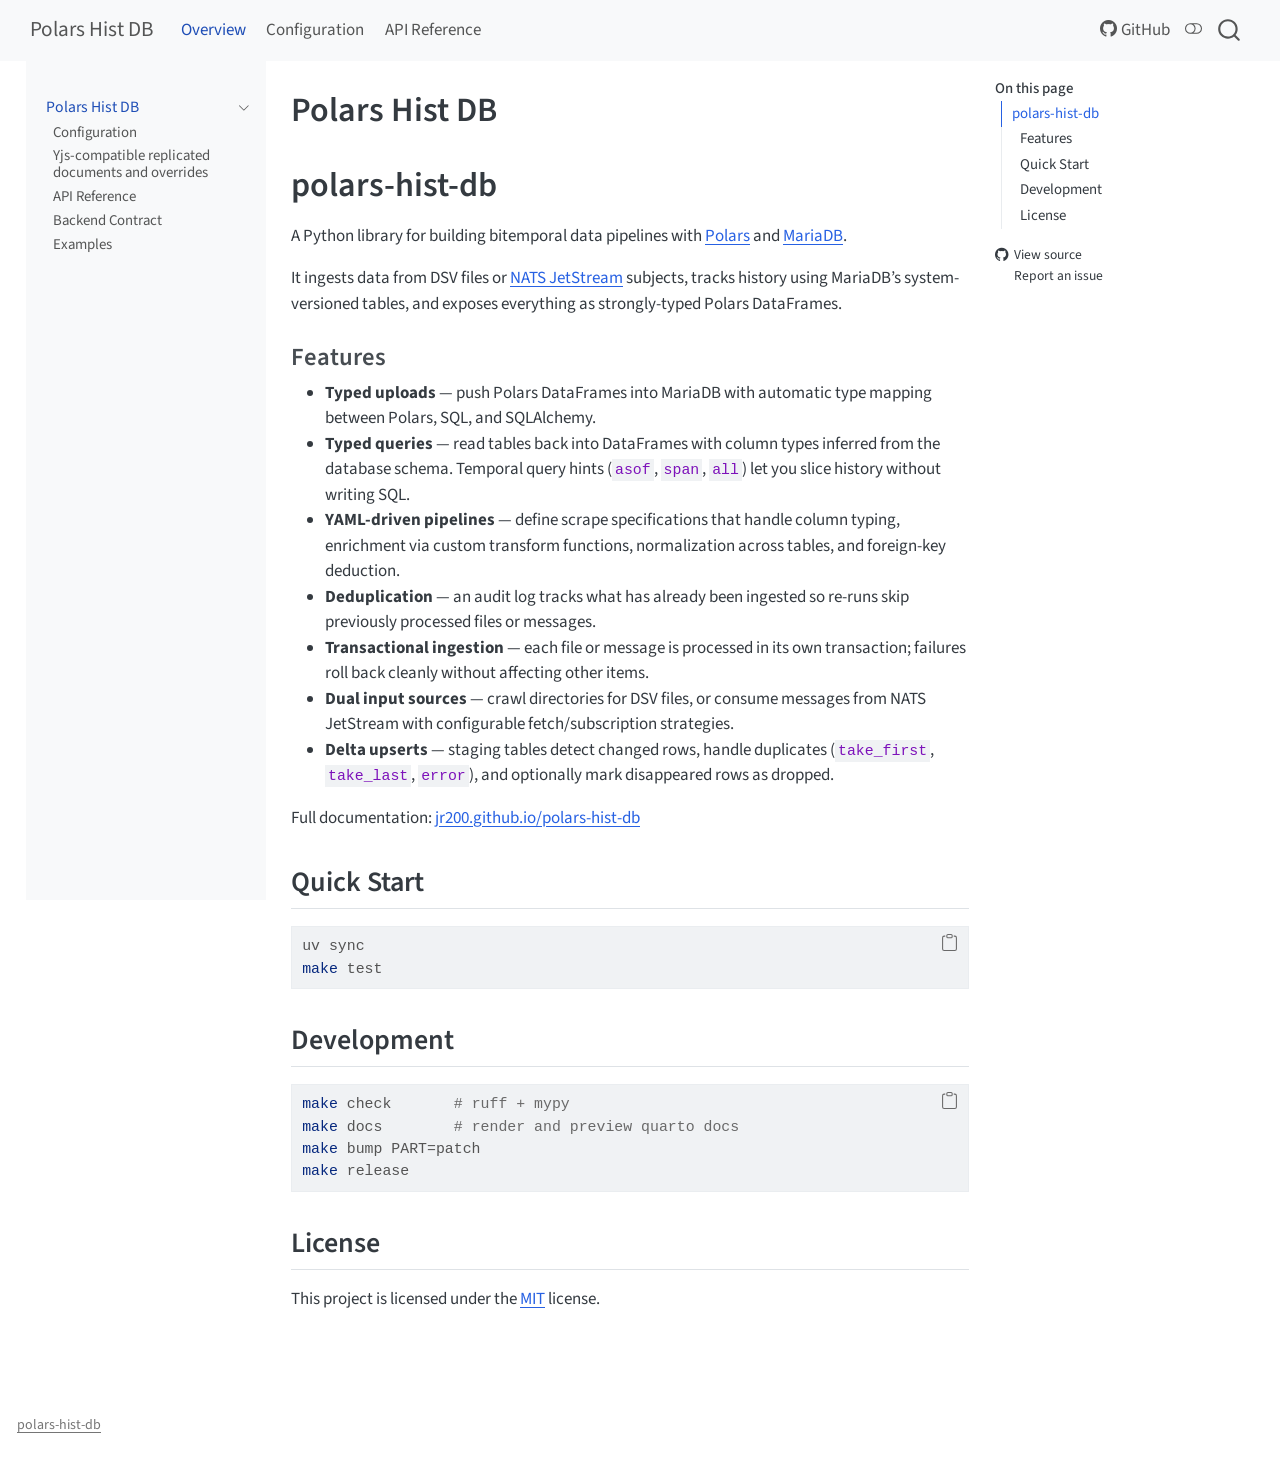
==== commit f5d87166: "Built site for gh-pages" ====
--- a/index.html
+++ b/index.html
@@ -353,7 +353,7 @@
           <li class="sidebar-item">
   <div class="sidebar-item-container"> 
   <a href="./replicated-overrides.html" class="sidebar-item-text sidebar-link">
- <span class="menu-text">Replicated override operation sets</span></a>
+ <span class="menu-text">Yjs-compatible replicated documents and overrides</span></a>
   </div>
 </li>
           <li class="sidebar-item">
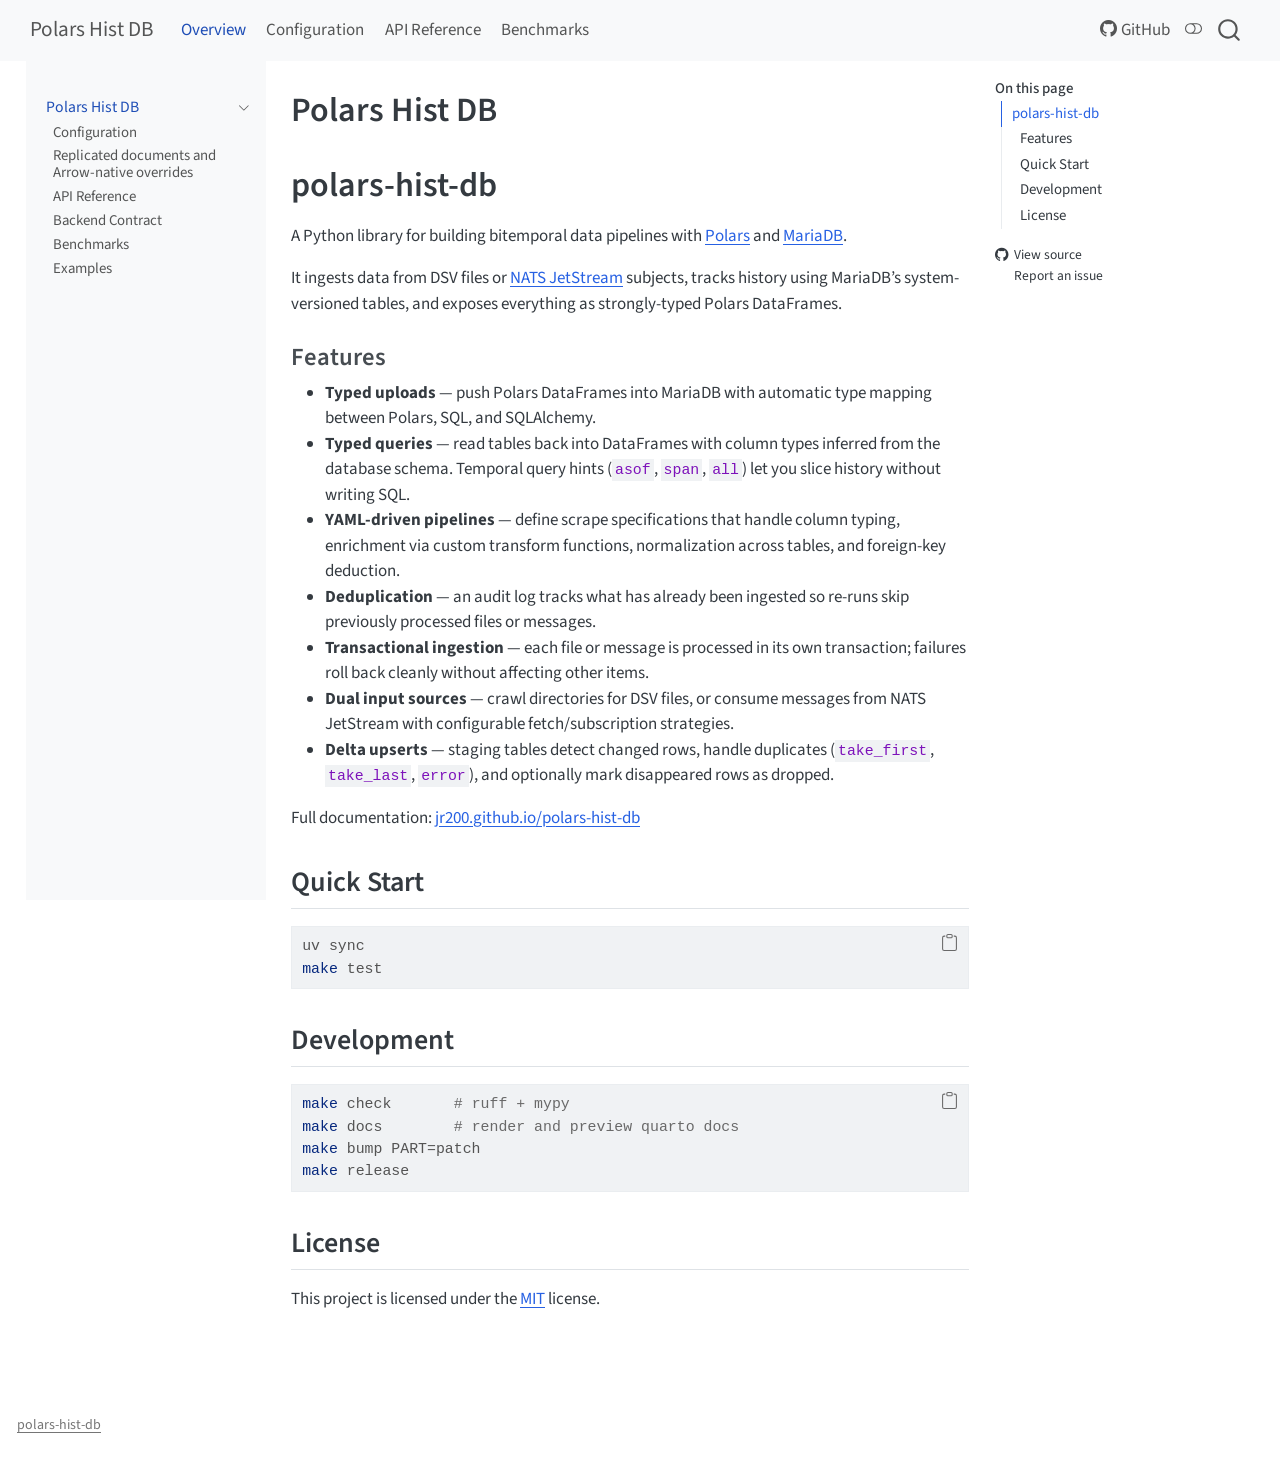
==== commit 903f2836: "Built site for gh-pages" ====
--- a/index.html
+++ b/index.html
@@ -79,9 +79,9 @@
 <link href="site_libs/quarto-html/quarto-syntax-highlighting-33269adcf1721b81efc5ea7fcfe7f0ee.css" rel="stylesheet" class="quarto-color-scheme-extra" id="quarto-text-highlighting-styles">
 <script src="site_libs/bootstrap/bootstrap.min.js"></script>
 <link href="site_libs/bootstrap/bootstrap-icons.css" rel="stylesheet">
-<link href="site_libs/bootstrap/bootstrap-463465ba8d3f692556c2f6436c7d4884.min.css" rel="stylesheet" append-hash="true" class="quarto-color-scheme" id="quarto-bootstrap" data-mode="light">
-<link href="site_libs/bootstrap/bootstrap-dark-72b16c4db8ef37be9bb921fe70362917.min.css" rel="stylesheet" append-hash="true" class="quarto-color-scheme quarto-color-alternate" id="quarto-bootstrap" data-mode="dark">
-<link href="site_libs/bootstrap/bootstrap-463465ba8d3f692556c2f6436c7d4884.min.css" rel="stylesheet" append-hash="true" class="quarto-color-scheme-extra" id="quarto-bootstrap" data-mode="light">
+<link href="site_libs/bootstrap/bootstrap-e123129df98402f9ef1521abcb5f261a.min.css" rel="stylesheet" append-hash="true" class="quarto-color-scheme" id="quarto-bootstrap" data-mode="light">
+<link href="site_libs/bootstrap/bootstrap-dark-1532cd880cf38c810c53ae3210385746.min.css" rel="stylesheet" append-hash="true" class="quarto-color-scheme quarto-color-alternate" id="quarto-bootstrap" data-mode="dark">
+<link href="site_libs/bootstrap/bootstrap-e123129df98402f9ef1521abcb5f261a.min.css" rel="stylesheet" append-hash="true" class="quarto-color-scheme-extra" id="quarto-bootstrap" data-mode="light">
 <script id="quarto-search-options" type="application/json">{
   "location": "navbar",
   "copy-button": false,
@@ -303,6 +303,10 @@
   <li class="nav-item">
     <a class="nav-link" href="./api.html"> 
 <span class="menu-text">API Reference</span></a>
+  </li>  
+  <li class="nav-item">
+    <a class="nav-link" href="./benchmarks.html"> 
+<span class="menu-text">Benchmarks</span></a>
   </li>  
 </ul>
             <ul class="navbar-nav navbar-nav-scroll ms-auto">
@@ -353,7 +357,7 @@
           <li class="sidebar-item">
   <div class="sidebar-item-container"> 
   <a href="./replicated-overrides.html" class="sidebar-item-text sidebar-link">
- <span class="menu-text">Yjs-compatible replicated documents and overrides</span></a>
+ <span class="menu-text">Replicated documents and Arrow-native overrides</span></a>
   </div>
 </li>
           <li class="sidebar-item">
@@ -366,6 +370,12 @@
   <div class="sidebar-item-container"> 
   <a href="./backend-contract.html" class="sidebar-item-text sidebar-link">
  <span class="menu-text">Backend Contract</span></a>
+  </div>
+</li>
+          <li class="sidebar-item">
+  <div class="sidebar-item-container"> 
+  <a href="./benchmarks.html" class="sidebar-item-text sidebar-link">
+ <span class="menu-text">Benchmarks</span></a>
   </div>
 </li>
           <li class="sidebar-item">
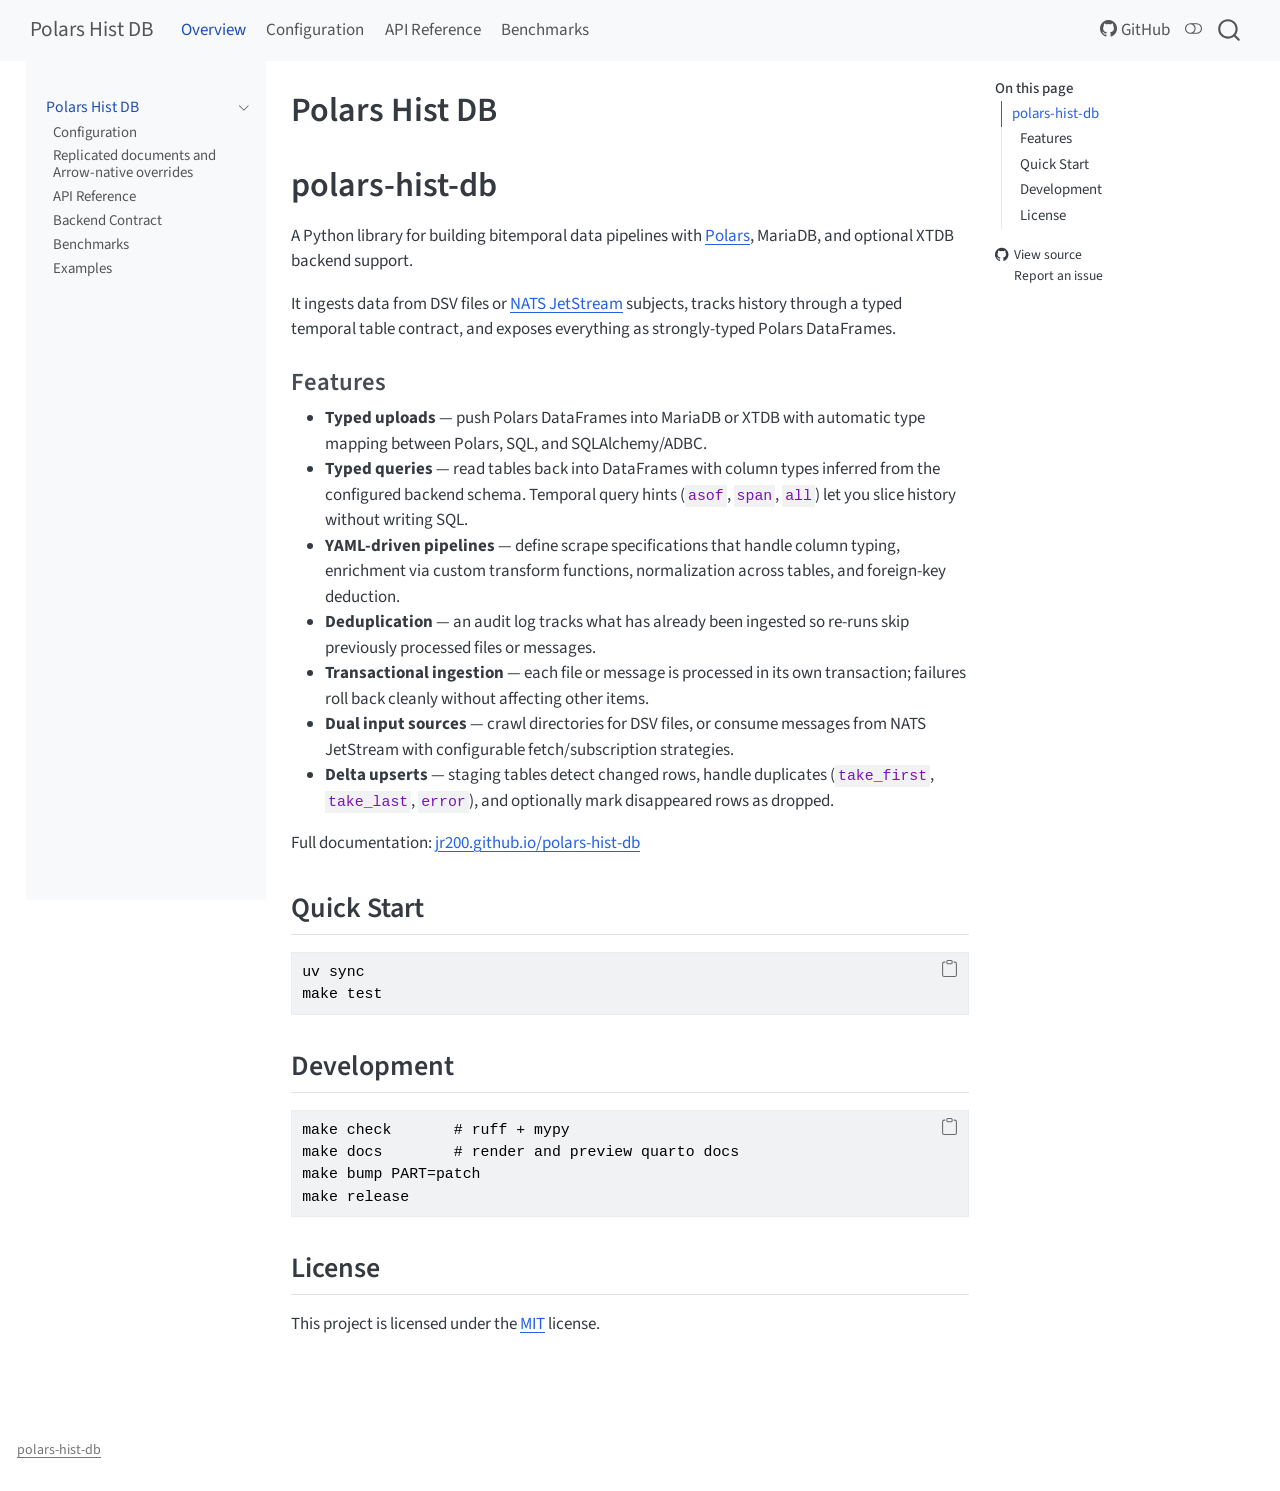
==== commit 3b2771dd: "Built site for gh-pages" ====
--- a/index.html
+++ b/index.html
@@ -2,7 +2,7 @@
 <html xmlns="http://www.w3.org/1999/xhtml" lang="en" xml:lang="en"><head>
 
 <meta charset="utf-8">
-<meta name="generator" content="quarto-1.9.38">
+<meta name="generator" content="quarto-1.10.18">
 
 <meta name="viewport" content="width=device-width, initial-scale=1.0, user-scalable=yes">
 
@@ -12,10 +12,13 @@
 /* Default styles provided by pandoc.
 ** See https://pandoc.org/MANUAL.html#variables-for-html for config info.
 */
-code{white-space: pre-wrap;}
 span.smallcaps{font-variant: small-caps;}
-div.columns{display: flex; gap: min(4vw, 1.5em);}
-div.column{flex: auto; overflow-x: auto;}
+div.columns{display: flex; gap: 1.5em;}
+div.column{flex: auto;}
+@media screen {
+div.columns{gap: min(4vw, 1.5em);}
+div.column{overflow-x: auto;}
+}
 div.hanging-indent{margin-left: 1.5em; text-indent: -1.5em;}
 ul.task-list{list-style: none;}
 ul.task-list li input[type="checkbox"] {
@@ -74,14 +77,14 @@
 <script src="site_libs/quarto-html/tippy.umd.min.js"></script>
 <script src="site_libs/quarto-html/anchor.min.js"></script>
 <link href="site_libs/quarto-html/tippy.css" rel="stylesheet">
-<link href="site_libs/quarto-html/quarto-syntax-highlighting-33269adcf1721b81efc5ea7fcfe7f0ee.css" rel="stylesheet" class="quarto-color-scheme" id="quarto-text-highlighting-styles">
-<link href="site_libs/quarto-html/quarto-syntax-highlighting-dark-5a2acb6f4ed5aeb23a104ba421924b87.css" rel="stylesheet" class="quarto-color-scheme quarto-color-alternate" id="quarto-text-highlighting-styles">
-<link href="site_libs/quarto-html/quarto-syntax-highlighting-33269adcf1721b81efc5ea7fcfe7f0ee.css" rel="stylesheet" class="quarto-color-scheme-extra" id="quarto-text-highlighting-styles">
+<link href="site_libs/quarto-html/quarto-syntax-highlighting-3419ea62b3ca2d77d3d547f86109e84e.css" rel="stylesheet" class="quarto-color-scheme" id="quarto-text-highlighting-styles">
+<link href="site_libs/quarto-html/quarto-syntax-highlighting-dark-eaeb381c6b7494c50009502241a4985c.css" rel="stylesheet" class="quarto-color-scheme quarto-color-alternate" id="quarto-text-highlighting-styles">
+<link href="site_libs/quarto-html/quarto-syntax-highlighting-3419ea62b3ca2d77d3d547f86109e84e.css" rel="stylesheet" class="quarto-color-scheme-extra" id="quarto-text-highlighting-styles">
 <script src="site_libs/bootstrap/bootstrap.min.js"></script>
 <link href="site_libs/bootstrap/bootstrap-icons.css" rel="stylesheet">
-<link href="site_libs/bootstrap/bootstrap-e123129df98402f9ef1521abcb5f261a.min.css" rel="stylesheet" append-hash="true" class="quarto-color-scheme" id="quarto-bootstrap" data-mode="light">
-<link href="site_libs/bootstrap/bootstrap-dark-1532cd880cf38c810c53ae3210385746.min.css" rel="stylesheet" append-hash="true" class="quarto-color-scheme quarto-color-alternate" id="quarto-bootstrap" data-mode="dark">
-<link href="site_libs/bootstrap/bootstrap-e123129df98402f9ef1521abcb5f261a.min.css" rel="stylesheet" append-hash="true" class="quarto-color-scheme-extra" id="quarto-bootstrap" data-mode="light">
+<link href="site_libs/bootstrap/bootstrap-2e805ecb1856ab5fc7014d7291e3adbc.min.css" rel="stylesheet" append-hash="true" class="quarto-color-scheme" id="quarto-bootstrap" data-mode="light">
+<link href="site_libs/bootstrap/bootstrap-dark-391dd5a90d4adeed8c7569d8f604ab61.min.css" rel="stylesheet" append-hash="true" class="quarto-color-scheme quarto-color-alternate" id="quarto-bootstrap" data-mode="dark">
+<link href="site_libs/bootstrap/bootstrap-2e805ecb1856ab5fc7014d7291e3adbc.min.css" rel="stylesheet" append-hash="true" class="quarto-color-scheme-extra" id="quarto-bootstrap" data-mode="light">
 <script id="quarto-search-options" type="application/json">{
   "location": "navbar",
   "copy-button": false,
@@ -431,13 +434,13 @@
 
 <section id="polars-hist-db" class="level1">
 <h1>polars-hist-db</h1>
-<p>A Python library for building bitemporal data pipelines with <a href="https://pola.rs/">Polars</a> and <a href="https://mariadb.com/">MariaDB</a>.</p>
-<p>It ingests data from DSV files or <a href="https://docs.nats.io/nats-concepts/jetstream">NATS JetStream</a> subjects, tracks history using MariaDB’s system-versioned tables, and exposes everything as strongly-typed Polars DataFrames.</p>
+<p>A Python library for building bitemporal data pipelines with <a href="https://pola.rs/">Polars</a>, MariaDB, and optional XTDB backend support.</p>
+<p>It ingests data from DSV files or <a href="https://docs.nats.io/nats-concepts/jetstream">NATS JetStream</a> subjects, tracks history through a typed temporal table contract, and exposes everything as strongly-typed Polars DataFrames.</p>
 <section id="features" class="level3">
 <h3 class="anchored" data-anchor-id="features">Features</h3>
 <ul>
-<li><strong>Typed uploads</strong> — push Polars DataFrames into MariaDB with automatic type mapping between Polars, SQL, and SQLAlchemy.</li>
-<li><strong>Typed queries</strong> — read tables back into DataFrames with column types inferred from the database schema. Temporal query hints (<code>asof</code>, <code>span</code>, <code>all</code>) let you slice history without writing SQL.</li>
+<li><strong>Typed uploads</strong> — push Polars DataFrames into MariaDB or XTDB with automatic type mapping between Polars, SQL, and SQLAlchemy/ADBC.</li>
+<li><strong>Typed queries</strong> — read tables back into DataFrames with column types inferred from the configured backend schema. Temporal query hints (<code>asof</code>, <code>span</code>, <code>all</code>) let you slice history without writing SQL.</li>
 <li><strong>YAML-driven pipelines</strong> — define scrape specifications that handle column typing, enrichment via custom transform functions, normalization across tables, and foreign-key deduction.</li>
 <li><strong>Deduplication</strong> — an audit log tracks what has already been ingested so re-runs skip previously processed files or messages.</li>
 <li><strong>Transactional ingestion</strong> — each file or message is processed in its own transaction; failures roll back cleanly without affecting other items.</li>
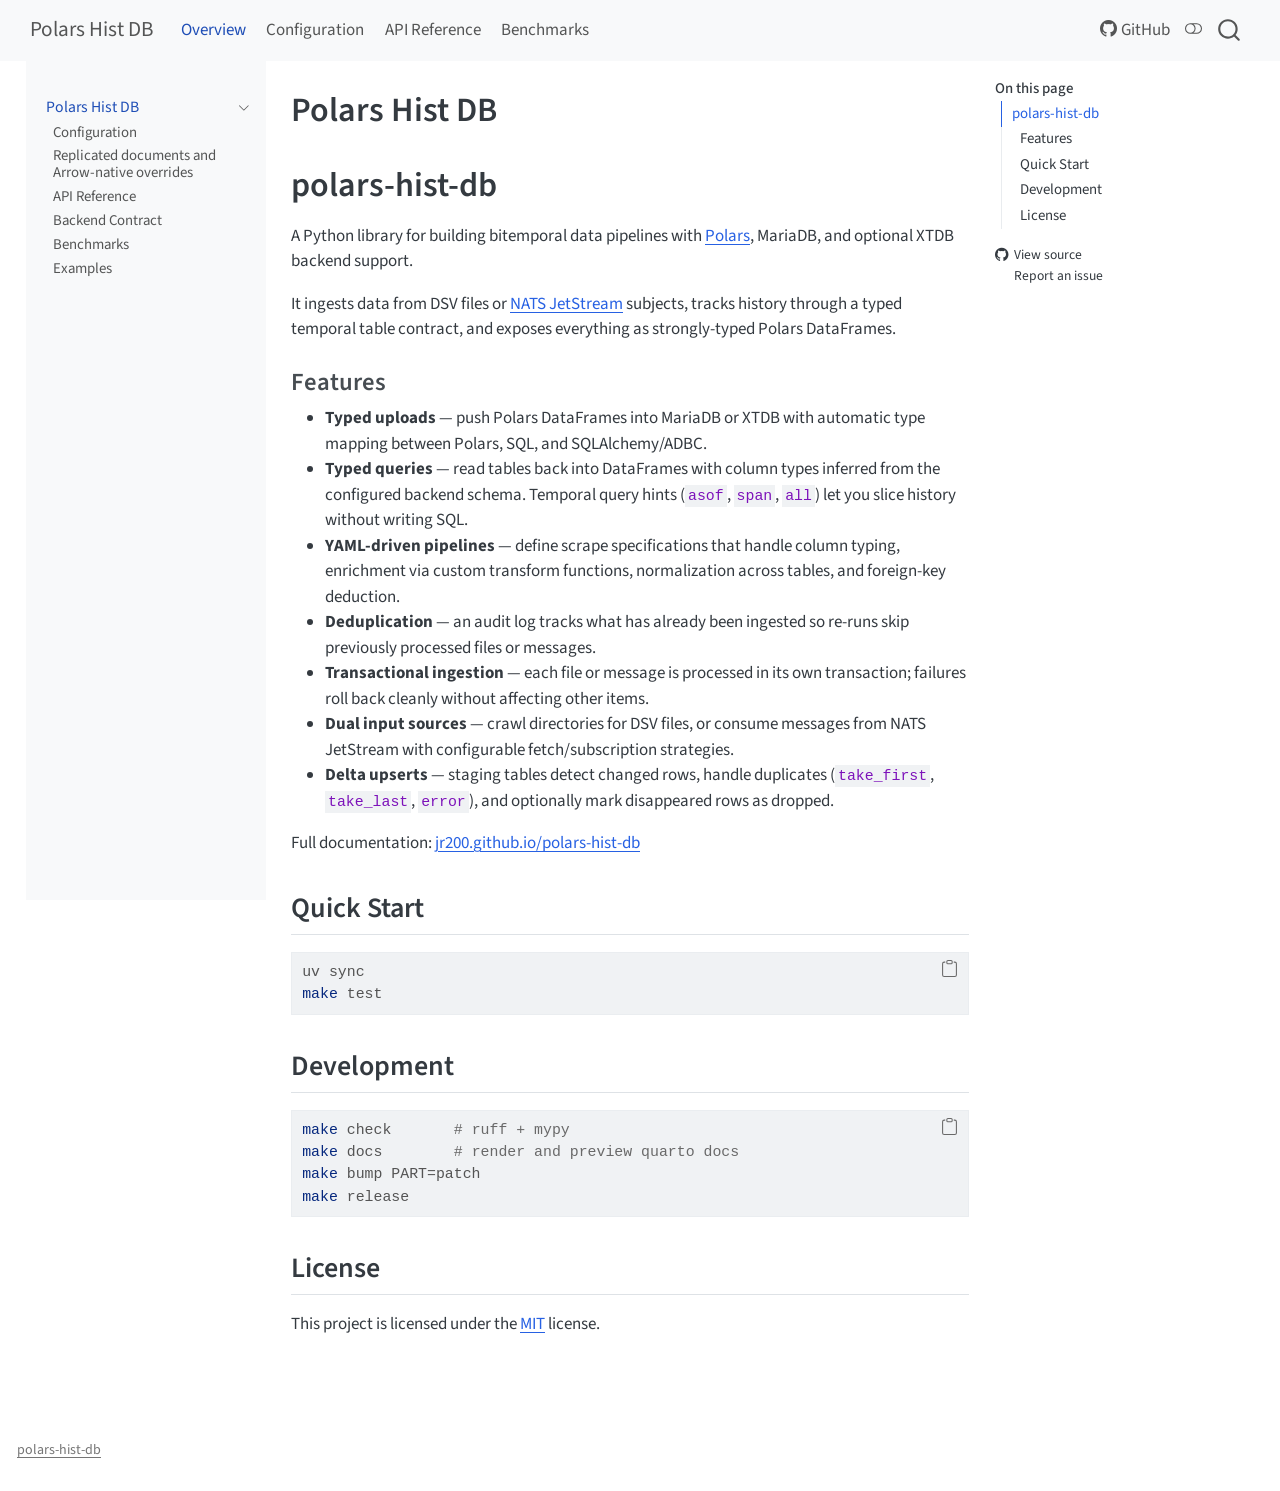
==== commit 566a7492: "Built site for gh-pages" ====
--- a/index.html
+++ b/index.html
@@ -2,7 +2,7 @@
 <html xmlns="http://www.w3.org/1999/xhtml" lang="en" xml:lang="en"><head>
 
 <meta charset="utf-8">
-<meta name="generator" content="quarto-1.10.18">
+<meta name="generator" content="quarto-1.10.19">
 
 <meta name="viewport" content="width=device-width, initial-scale=1.0, user-scalable=yes">
 
@@ -77,9 +77,9 @@
 <script src="site_libs/quarto-html/tippy.umd.min.js"></script>
 <script src="site_libs/quarto-html/anchor.min.js"></script>
 <link href="site_libs/quarto-html/tippy.css" rel="stylesheet">
-<link href="site_libs/quarto-html/quarto-syntax-highlighting-3419ea62b3ca2d77d3d547f86109e84e.css" rel="stylesheet" class="quarto-color-scheme" id="quarto-text-highlighting-styles">
-<link href="site_libs/quarto-html/quarto-syntax-highlighting-dark-eaeb381c6b7494c50009502241a4985c.css" rel="stylesheet" class="quarto-color-scheme quarto-color-alternate" id="quarto-text-highlighting-styles">
-<link href="site_libs/quarto-html/quarto-syntax-highlighting-3419ea62b3ca2d77d3d547f86109e84e.css" rel="stylesheet" class="quarto-color-scheme-extra" id="quarto-text-highlighting-styles">
+<link href="site_libs/quarto-html/quarto-syntax-highlighting-e21500bb30e7ce080c64316834ee3be8.css" rel="stylesheet" class="quarto-color-scheme" id="quarto-text-highlighting-styles">
+<link href="site_libs/quarto-html/quarto-syntax-highlighting-dark-09606243866072c1aa00d3ff38fff5fe.css" rel="stylesheet" class="quarto-color-scheme quarto-color-alternate" id="quarto-text-highlighting-styles">
+<link href="site_libs/quarto-html/quarto-syntax-highlighting-e21500bb30e7ce080c64316834ee3be8.css" rel="stylesheet" class="quarto-color-scheme-extra" id="quarto-text-highlighting-styles">
 <script src="site_libs/bootstrap/bootstrap.min.js"></script>
 <link href="site_libs/bootstrap/bootstrap-icons.css" rel="stylesheet">
 <link href="site_libs/bootstrap/bootstrap-2e805ecb1856ab5fc7014d7291e3adbc.min.css" rel="stylesheet" append-hash="true" class="quarto-color-scheme" id="quarto-bootstrap" data-mode="light">
--- a/site_libs/quarto-html/quarto-syntax-highlighting-e21500bb30e7ce080c64316834ee3be8.css
+++ b/site_libs/quarto-html/quarto-syntax-highlighting-e21500bb30e7ce080c64316834ee3be8.css
@@ -0,0 +1,233 @@
+/* quarto syntax highlight colors */
+:root {
+  --quarto-hl-ot-color: #d91e18;
+  --quarto-hl-at-color: #a55a00;
+  --quarto-hl-ss-color: #008000;
+  --quarto-hl-an-color: #696969;
+  --quarto-hl-fu-color: #06287e;
+  --quarto-hl-st-color: #008000;
+  --quarto-hl-cf-color: #d91e18;
+  --quarto-hl-op-color: #00769e;
+  --quarto-hl-er-color: #7928a1;
+  --quarto-hl-bn-color: #7928a1;
+  --quarto-hl-al-color: #7928a1;
+  --quarto-hl-va-color: #a55a00;
+  --quarto-hl-bu-color: inherit;
+  --quarto-hl-ex-color: inherit;
+  --quarto-hl-pp-color: #7928a1;
+  --quarto-hl-in-color: #696969;
+  --quarto-hl-vs-color: #008000;
+  --quarto-hl-wa-color: #696969;
+  --quarto-hl-do-color: #696969;
+  --quarto-hl-im-color: inherit;
+  --quarto-hl-ch-color: #008000;
+  --quarto-hl-dt-color: #7928a1;
+  --quarto-hl-fl-color: #a55a00;
+  --quarto-hl-co-color: #696969;
+  --quarto-hl-cv-color: #696969;
+  --quarto-hl-cn-color: #d91e18;
+  --quarto-hl-sc-color: #00769e;
+  --quarto-hl-dv-color: #7928a1;
+  --quarto-hl-kw-color: #d91e18;
+}
+
+/* other quarto variables */
+:root {
+  --quarto-font-monospace: SFMono-Regular, Menlo, Monaco, Consolas, "Liberation Mono", "Courier New", monospace;
+}
+
+/* syntax highlight based on Pandoc's rules */
+pre > code.sourceCode > span {
+  color: #545454;
+}
+
+code.sourceCode > span {
+  color: #545454;
+}
+
+div.sourceCode,
+div.sourceCode pre.sourceCode {
+  color: #545454;
+}
+
+/* Normal */
+code span {
+  color: #545454;
+}
+
+/* Alert */
+code span.al {
+  color: #7928a1;
+  font-style: inherit;
+}
+
+/* Annotation */
+code span.an {
+  color: #696969;
+  font-style: inherit;
+}
+
+/* Attribute */
+code span.at {
+  color: #a55a00;
+  font-style: inherit;
+}
+
+/* BaseN */
+code span.bn {
+  color: #7928a1;
+  font-style: inherit;
+}
+
+/* BuiltIn */
+code span.bu {
+  font-style: inherit;
+}
+
+/* ControlFlow */
+code span.cf {
+  color: #d91e18;
+  font-style: inherit;
+}
+
+/* Char */
+code span.ch {
+  color: #008000;
+  font-style: inherit;
+}
+
+/* Constant */
+code span.cn {
+  color: #d91e18;
+  font-style: inherit;
+}
+
+/* Comment */
+code span.co {
+  color: #696969;
+  font-style: inherit;
+}
+
+/* CommentVar */
+code span.cv {
+  color: #696969;
+  font-style: italic;
+}
+
+/* Documentation */
+code span.do {
+  color: #696969;
+  font-style: italic;
+}
+
+/* DataType */
+code span.dt {
+  color: #7928a1;
+  font-style: inherit;
+}
+
+/* DecVal */
+code span.dv {
+  color: #7928a1;
+  font-style: inherit;
+}
+
+/* Error */
+code span.er {
+  color: #7928a1;
+  font-style: inherit;
+}
+
+/* Extension */
+code span.ex {
+  font-style: inherit;
+}
+
+/* Float */
+code span.fl {
+  color: #a55a00;
+  font-style: inherit;
+}
+
+/* Function */
+code span.fu {
+  color: #06287e;
+  font-style: inherit;
+}
+
+/* Import */
+code span.im {
+  font-style: inherit;
+}
+
+/* Information */
+code span.in {
+  color: #696969;
+  font-style: inherit;
+}
+
+/* Keyword */
+code span.kw {
+  color: #d91e18;
+  font-style: inherit;
+}
+
+/* Operator */
+code span.op {
+  color: #00769e;
+  font-style: inherit;
+}
+
+/* Other */
+code span.ot {
+  color: #d91e18;
+  font-style: inherit;
+}
+
+/* Preprocessor */
+code span.pp {
+  color: #7928a1;
+  font-style: inherit;
+}
+
+/* SpecialChar */
+code span.sc {
+  color: #00769e;
+  font-style: inherit;
+}
+
+/* SpecialString */
+code span.ss {
+  color: #008000;
+  font-style: inherit;
+}
+
+/* String */
+code span.st {
+  color: #008000;
+  font-style: inherit;
+}
+
+/* Variable */
+code span.va {
+  color: #a55a00;
+  font-style: inherit;
+}
+
+/* VerbatimString */
+code span.vs {
+  color: #008000;
+  font-style: inherit;
+}
+
+/* Warning */
+code span.wa {
+  color: #696969;
+  font-style: italic;
+}
+
+.prevent-inlining {
+  content: "</";
+}
+
+/*# sourceMappingURL=d47d46ec3ffca48dc74c101a0a1b184a.css.map */
--- a/site_libs/quarto-html/quarto-syntax-highlighting-dark-09606243866072c1aa00d3ff38fff5fe.css
+++ b/site_libs/quarto-html/quarto-syntax-highlighting-dark-09606243866072c1aa00d3ff38fff5fe.css
@@ -0,0 +1,234 @@
+/* quarto syntax highlight colors */
+:root {
+  --quarto-hl-ot-color: #ffa07a;
+  --quarto-hl-at-color: #ffd700;
+  --quarto-hl-ss-color: #abe338;
+  --quarto-hl-an-color: #d4d0ab;
+  --quarto-hl-fu-color: #ffd700;
+  --quarto-hl-st-color: #abe338;
+  --quarto-hl-cf-color: #ffa07a;
+  --quarto-hl-op-color: #00e0e0;
+  --quarto-hl-er-color: #dcc6e0;
+  --quarto-hl-bn-color: #dcc6e0;
+  --quarto-hl-al-color: #dcc6e0;
+  --quarto-hl-va-color: #f5ab35;
+  --quarto-hl-bu-color: #f5ab35;
+  --quarto-hl-ex-color: #ffd700;
+  --quarto-hl-pp-color: #dcc6e0;
+  --quarto-hl-in-color: #d4d0ab;
+  --quarto-hl-vs-color: #abe338;
+  --quarto-hl-wa-color: #d4d0ab;
+  --quarto-hl-do-color: #d4d0ab;
+  --quarto-hl-ch-color: #abe338;
+  --quarto-hl-dt-color: #dcc6e0;
+  --quarto-hl-fl-color: #f5ab35;
+  --quarto-hl-co-color: #d4d0ab;
+  --quarto-hl-cv-color: #d4d0ab;
+  --quarto-hl-cn-color: #ffa07a;
+  --quarto-hl-sc-color: #00e0e0;
+  --quarto-hl-dv-color: #dcc6e0;
+  --quarto-hl-kw-color: #ffa07a;
+}
+
+/* other quarto variables */
+:root {
+  --quarto-font-monospace: SFMono-Regular, Menlo, Monaco, Consolas, "Liberation Mono", "Courier New", monospace;
+}
+
+/* syntax highlight based on Pandoc's rules */
+pre > code.sourceCode > span {
+  color: #f8f8f2;
+}
+
+code.sourceCode > span {
+  color: #f8f8f2;
+}
+
+div.sourceCode,
+div.sourceCode pre.sourceCode {
+  color: #f8f8f2;
+}
+
+/* Normal */
+code span {
+  color: #f8f8f2;
+}
+
+/* Alert */
+code span.al {
+  color: #dcc6e0;
+  font-style: inherit;
+}
+
+/* Annotation */
+code span.an {
+  color: #d4d0ab;
+  font-style: inherit;
+}
+
+/* Attribute */
+code span.at {
+  color: #ffd700;
+  font-style: inherit;
+}
+
+/* BaseN */
+code span.bn {
+  color: #dcc6e0;
+  font-style: inherit;
+}
+
+/* BuiltIn */
+code span.bu {
+  color: #f5ab35;
+  font-style: inherit;
+}
+
+/* ControlFlow */
+code span.cf {
+  color: #ffa07a;
+  font-style: inherit;
+}
+
+/* Char */
+code span.ch {
+  color: #abe338;
+  font-style: inherit;
+}
+
+/* Constant */
+code span.cn {
+  color: #ffa07a;
+  font-style: inherit;
+}
+
+/* Comment */
+code span.co {
+  color: #d4d0ab;
+  font-style: inherit;
+}
+
+/* CommentVar */
+code span.cv {
+  color: #d4d0ab;
+  font-style: italic;
+}
+
+/* Documentation */
+code span.do {
+  color: #d4d0ab;
+  font-style: italic;
+}
+
+/* DataType */
+code span.dt {
+  color: #dcc6e0;
+  font-style: inherit;
+}
+
+/* DecVal */
+code span.dv {
+  color: #dcc6e0;
+  font-style: inherit;
+}
+
+/* Error */
+code span.er {
+  color: #dcc6e0;
+  font-style: inherit;
+}
+
+/* Extension */
+code span.ex {
+  color: #ffd700;
+  font-style: inherit;
+}
+
+/* Float */
+code span.fl {
+  color: #f5ab35;
+  font-style: inherit;
+}
+
+/* Function */
+code span.fu {
+  color: #ffd700;
+  font-style: inherit;
+}
+
+/* Import */
+code span.im {
+  font-style: inherit;
+}
+
+/* Information */
+code span.in {
+  color: #d4d0ab;
+  font-style: inherit;
+}
+
+/* Keyword */
+code span.kw {
+  color: #ffa07a;
+  font-style: inherit;
+}
+
+/* Operator */
+code span.op {
+  color: #00e0e0;
+  font-style: inherit;
+}
+
+/* Other */
+code span.ot {
+  color: #ffa07a;
+  font-style: inherit;
+}
+
+/* Preprocessor */
+code span.pp {
+  color: #dcc6e0;
+  font-style: inherit;
+}
+
+/* SpecialChar */
+code span.sc {
+  color: #00e0e0;
+  font-style: inherit;
+}
+
+/* SpecialString */
+code span.ss {
+  color: #abe338;
+  font-style: inherit;
+}
+
+/* String */
+code span.st {
+  color: #abe338;
+  font-style: inherit;
+}
+
+/* Variable */
+code span.va {
+  color: #f5ab35;
+  font-style: inherit;
+}
+
+/* VerbatimString */
+code span.vs {
+  color: #abe338;
+  font-style: inherit;
+}
+
+/* Warning */
+code span.wa {
+  color: #d4d0ab;
+  font-style: italic;
+}
+
+.prevent-inlining {
+  content: "</";
+}
+
+/*# sourceMappingURL=99ac7c8c395a6d3fb6c5100f2b3dff5f.css.map */
--- a/site_libs/quarto-html/quarto-syntax-highlighting-e21500bb30e7ce080c64316834ee3be8.css
+++ b/site_libs/quarto-html/quarto-syntax-highlighting-e21500bb30e7ce080c64316834ee3be8.css
@@ -0,0 +1,233 @@
+/* quarto syntax highlight colors */
+:root {
+  --quarto-hl-ot-color: #d91e18;
+  --quarto-hl-at-color: #a55a00;
+  --quarto-hl-ss-color: #008000;
+  --quarto-hl-an-color: #696969;
+  --quarto-hl-fu-color: #06287e;
+  --quarto-hl-st-color: #008000;
+  --quarto-hl-cf-color: #d91e18;
+  --quarto-hl-op-color: #00769e;
+  --quarto-hl-er-color: #7928a1;
+  --quarto-hl-bn-color: #7928a1;
+  --quarto-hl-al-color: #7928a1;
+  --quarto-hl-va-color: #a55a00;
+  --quarto-hl-bu-color: inherit;
+  --quarto-hl-ex-color: inherit;
+  --quarto-hl-pp-color: #7928a1;
+  --quarto-hl-in-color: #696969;
+  --quarto-hl-vs-color: #008000;
+  --quarto-hl-wa-color: #696969;
+  --quarto-hl-do-color: #696969;
+  --quarto-hl-im-color: inherit;
+  --quarto-hl-ch-color: #008000;
+  --quarto-hl-dt-color: #7928a1;
+  --quarto-hl-fl-color: #a55a00;
+  --quarto-hl-co-color: #696969;
+  --quarto-hl-cv-color: #696969;
+  --quarto-hl-cn-color: #d91e18;
+  --quarto-hl-sc-color: #00769e;
+  --quarto-hl-dv-color: #7928a1;
+  --quarto-hl-kw-color: #d91e18;
+}
+
+/* other quarto variables */
+:root {
+  --quarto-font-monospace: SFMono-Regular, Menlo, Monaco, Consolas, "Liberation Mono", "Courier New", monospace;
+}
+
+/* syntax highlight based on Pandoc's rules */
+pre > code.sourceCode > span {
+  color: #545454;
+}
+
+code.sourceCode > span {
+  color: #545454;
+}
+
+div.sourceCode,
+div.sourceCode pre.sourceCode {
+  color: #545454;
+}
+
+/* Normal */
+code span {
+  color: #545454;
+}
+
+/* Alert */
+code span.al {
+  color: #7928a1;
+  font-style: inherit;
+}
+
+/* Annotation */
+code span.an {
+  color: #696969;
+  font-style: inherit;
+}
+
+/* Attribute */
+code span.at {
+  color: #a55a00;
+  font-style: inherit;
+}
+
+/* BaseN */
+code span.bn {
+  color: #7928a1;
+  font-style: inherit;
+}
+
+/* BuiltIn */
+code span.bu {
+  font-style: inherit;
+}
+
+/* ControlFlow */
+code span.cf {
+  color: #d91e18;
+  font-style: inherit;
+}
+
+/* Char */
+code span.ch {
+  color: #008000;
+  font-style: inherit;
+}
+
+/* Constant */
+code span.cn {
+  color: #d91e18;
+  font-style: inherit;
+}
+
+/* Comment */
+code span.co {
+  color: #696969;
+  font-style: inherit;
+}
+
+/* CommentVar */
+code span.cv {
+  color: #696969;
+  font-style: italic;
+}
+
+/* Documentation */
+code span.do {
+  color: #696969;
+  font-style: italic;
+}
+
+/* DataType */
+code span.dt {
+  color: #7928a1;
+  font-style: inherit;
+}
+
+/* DecVal */
+code span.dv {
+  color: #7928a1;
+  font-style: inherit;
+}
+
+/* Error */
+code span.er {
+  color: #7928a1;
+  font-style: inherit;
+}
+
+/* Extension */
+code span.ex {
+  font-style: inherit;
+}
+
+/* Float */
+code span.fl {
+  color: #a55a00;
+  font-style: inherit;
+}
+
+/* Function */
+code span.fu {
+  color: #06287e;
+  font-style: inherit;
+}
+
+/* Import */
+code span.im {
+  font-style: inherit;
+}
+
+/* Information */
+code span.in {
+  color: #696969;
+  font-style: inherit;
+}
+
+/* Keyword */
+code span.kw {
+  color: #d91e18;
+  font-style: inherit;
+}
+
+/* Operator */
+code span.op {
+  color: #00769e;
+  font-style: inherit;
+}
+
+/* Other */
+code span.ot {
+  color: #d91e18;
+  font-style: inherit;
+}
+
+/* Preprocessor */
+code span.pp {
+  color: #7928a1;
+  font-style: inherit;
+}
+
+/* SpecialChar */
+code span.sc {
+  color: #00769e;
+  font-style: inherit;
+}
+
+/* SpecialString */
+code span.ss {
+  color: #008000;
+  font-style: inherit;
+}
+
+/* String */
+code span.st {
+  color: #008000;
+  font-style: inherit;
+}
+
+/* Variable */
+code span.va {
+  color: #a55a00;
+  font-style: inherit;
+}
+
+/* VerbatimString */
+code span.vs {
+  color: #008000;
+  font-style: inherit;
+}
+
+/* Warning */
+code span.wa {
+  color: #696969;
+  font-style: italic;
+}
+
+.prevent-inlining {
+  content: "</";
+}
+
+/*# sourceMappingURL=d47d46ec3ffca48dc74c101a0a1b184a.css.map */
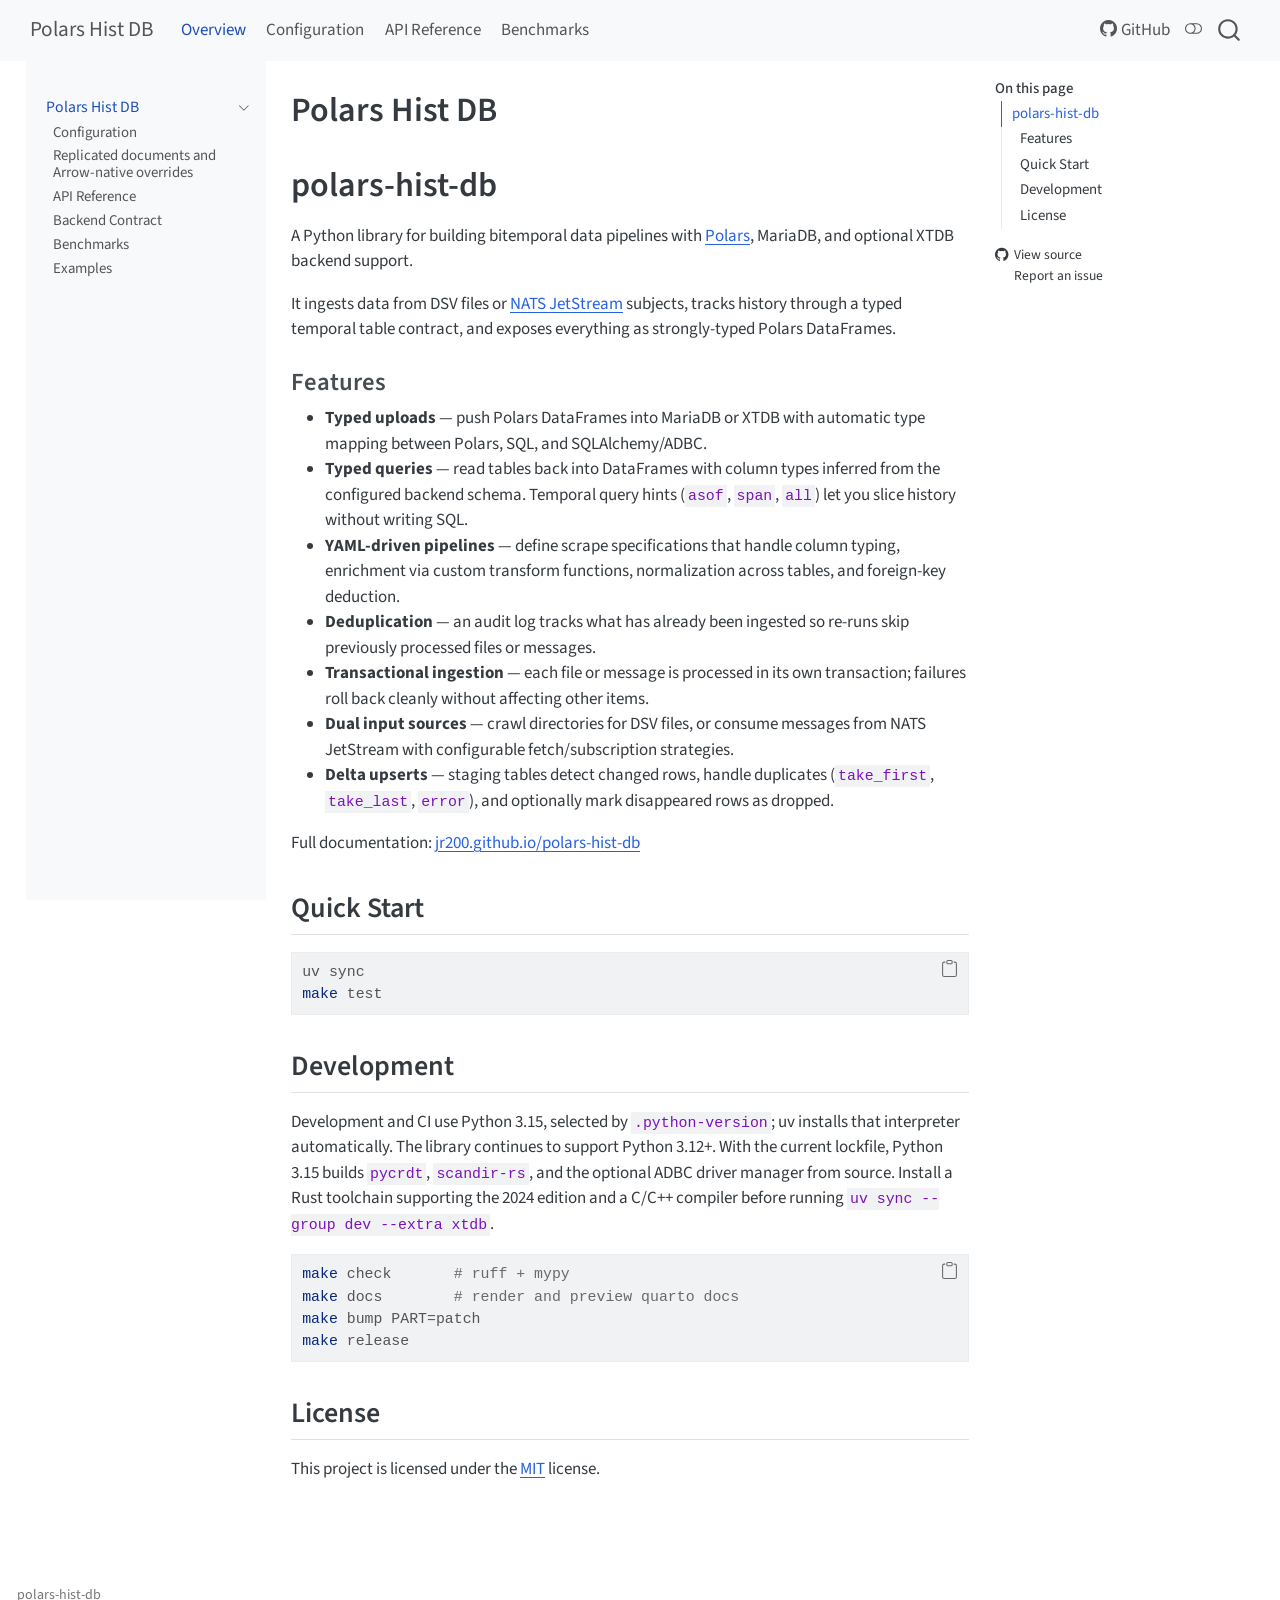
==== commit 674673f0: "Built site for gh-pages" ====
--- a/index.html
+++ b/index.html
@@ -456,6 +456,7 @@
 </section>
 <section id="development" class="level2">
 <h2 class="anchored" data-anchor-id="development">Development</h2>
+<p>Development and CI use Python 3.15, selected by <code>.python-version</code>; uv installs that interpreter automatically. The library continues to support Python 3.12+. With the current lockfile, Python 3.15 builds <code>pycrdt</code>, <code>scandir-rs</code>, and the optional ADBC driver manager from source. Install a Rust toolchain supporting the 2024 edition and a C/C++ compiler before running <code>uv sync --group dev --extra xtdb</code>.</p>
 <div class="code-copy-outer-scaffold"><div class="sourceCode" id="cb2"><pre class="sourceCode bash code-with-copy"><code class="sourceCode bash"><span id="cb2-1"><a href="#cb2-1" aria-hidden="true" tabindex="-1"></a><span class="fu">make</span> check       <span class="co"># ruff + mypy</span></span>
 <span id="cb2-2"><a href="#cb2-2" aria-hidden="true" tabindex="-1"></a><span class="fu">make</span> docs        <span class="co"># render and preview quarto docs</span></span>
 <span id="cb2-3"><a href="#cb2-3" aria-hidden="true" tabindex="-1"></a><span class="fu">make</span> bump PART=patch</span>
